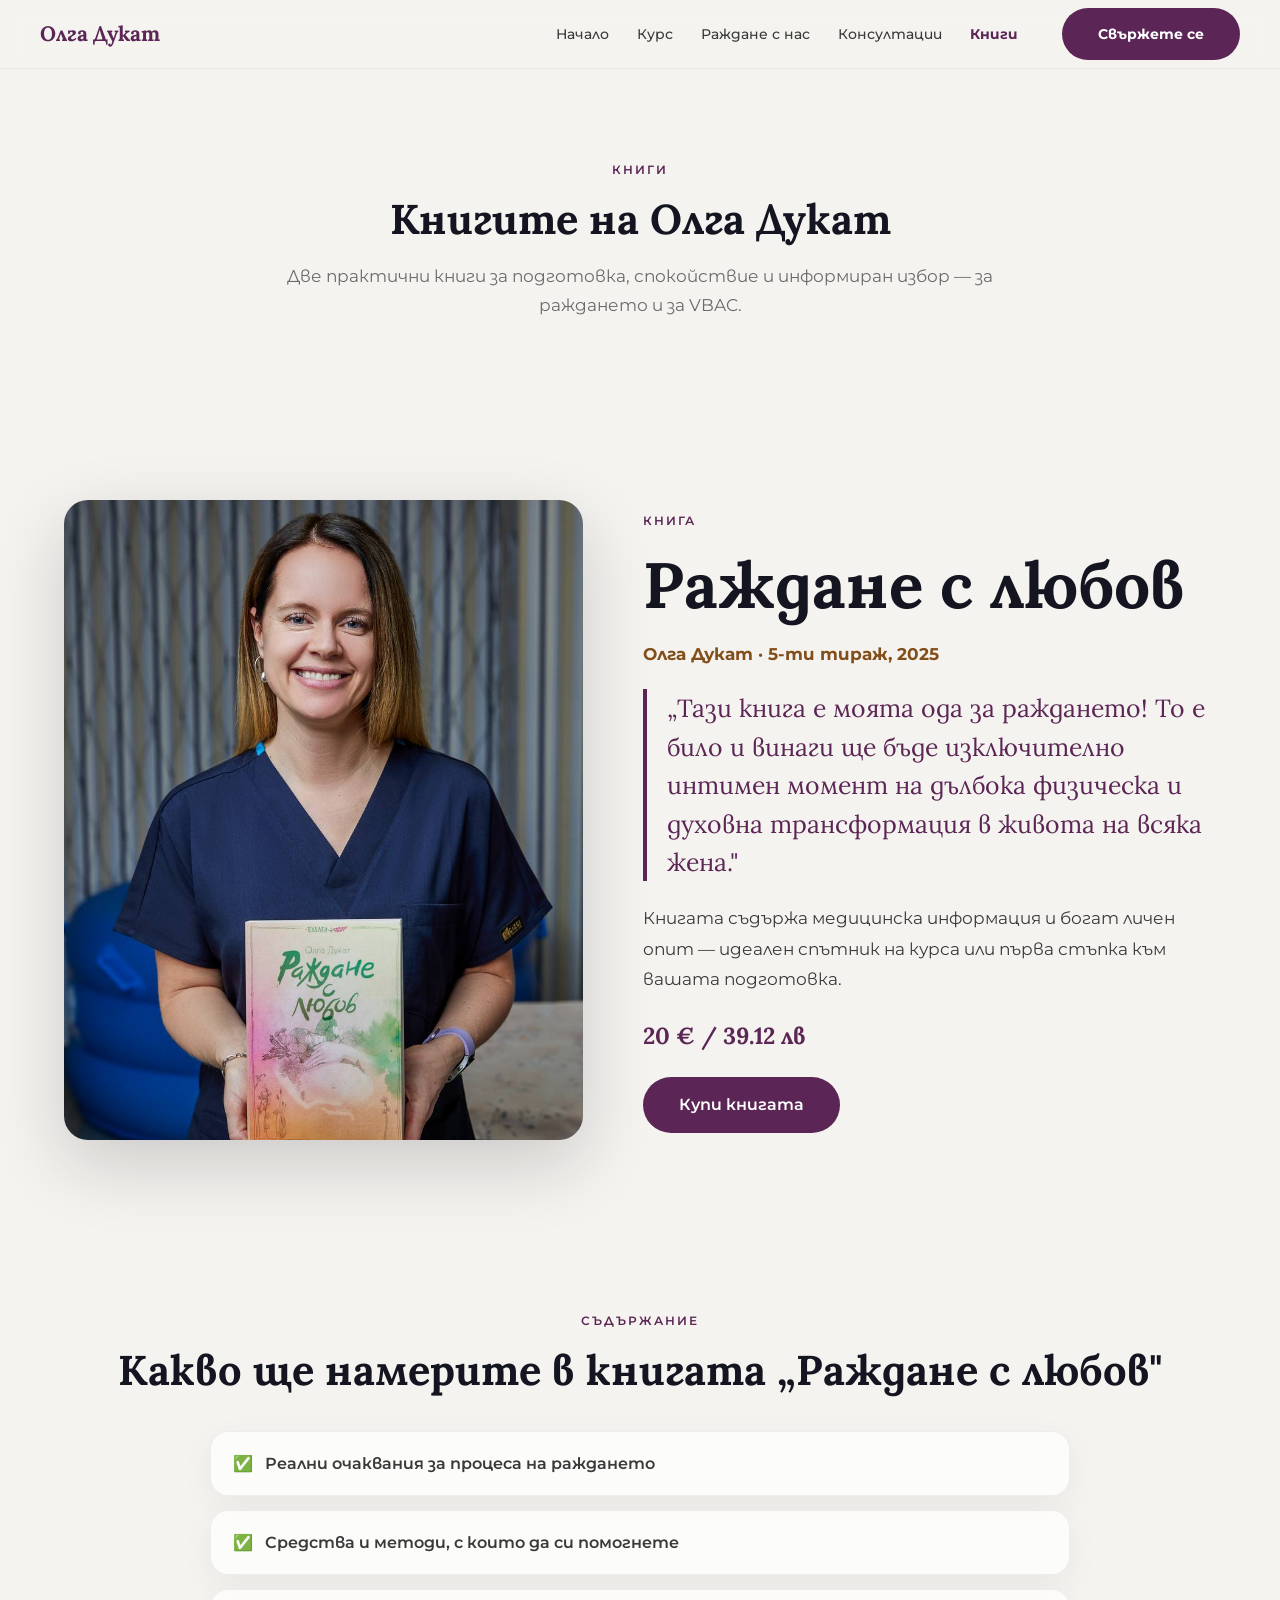
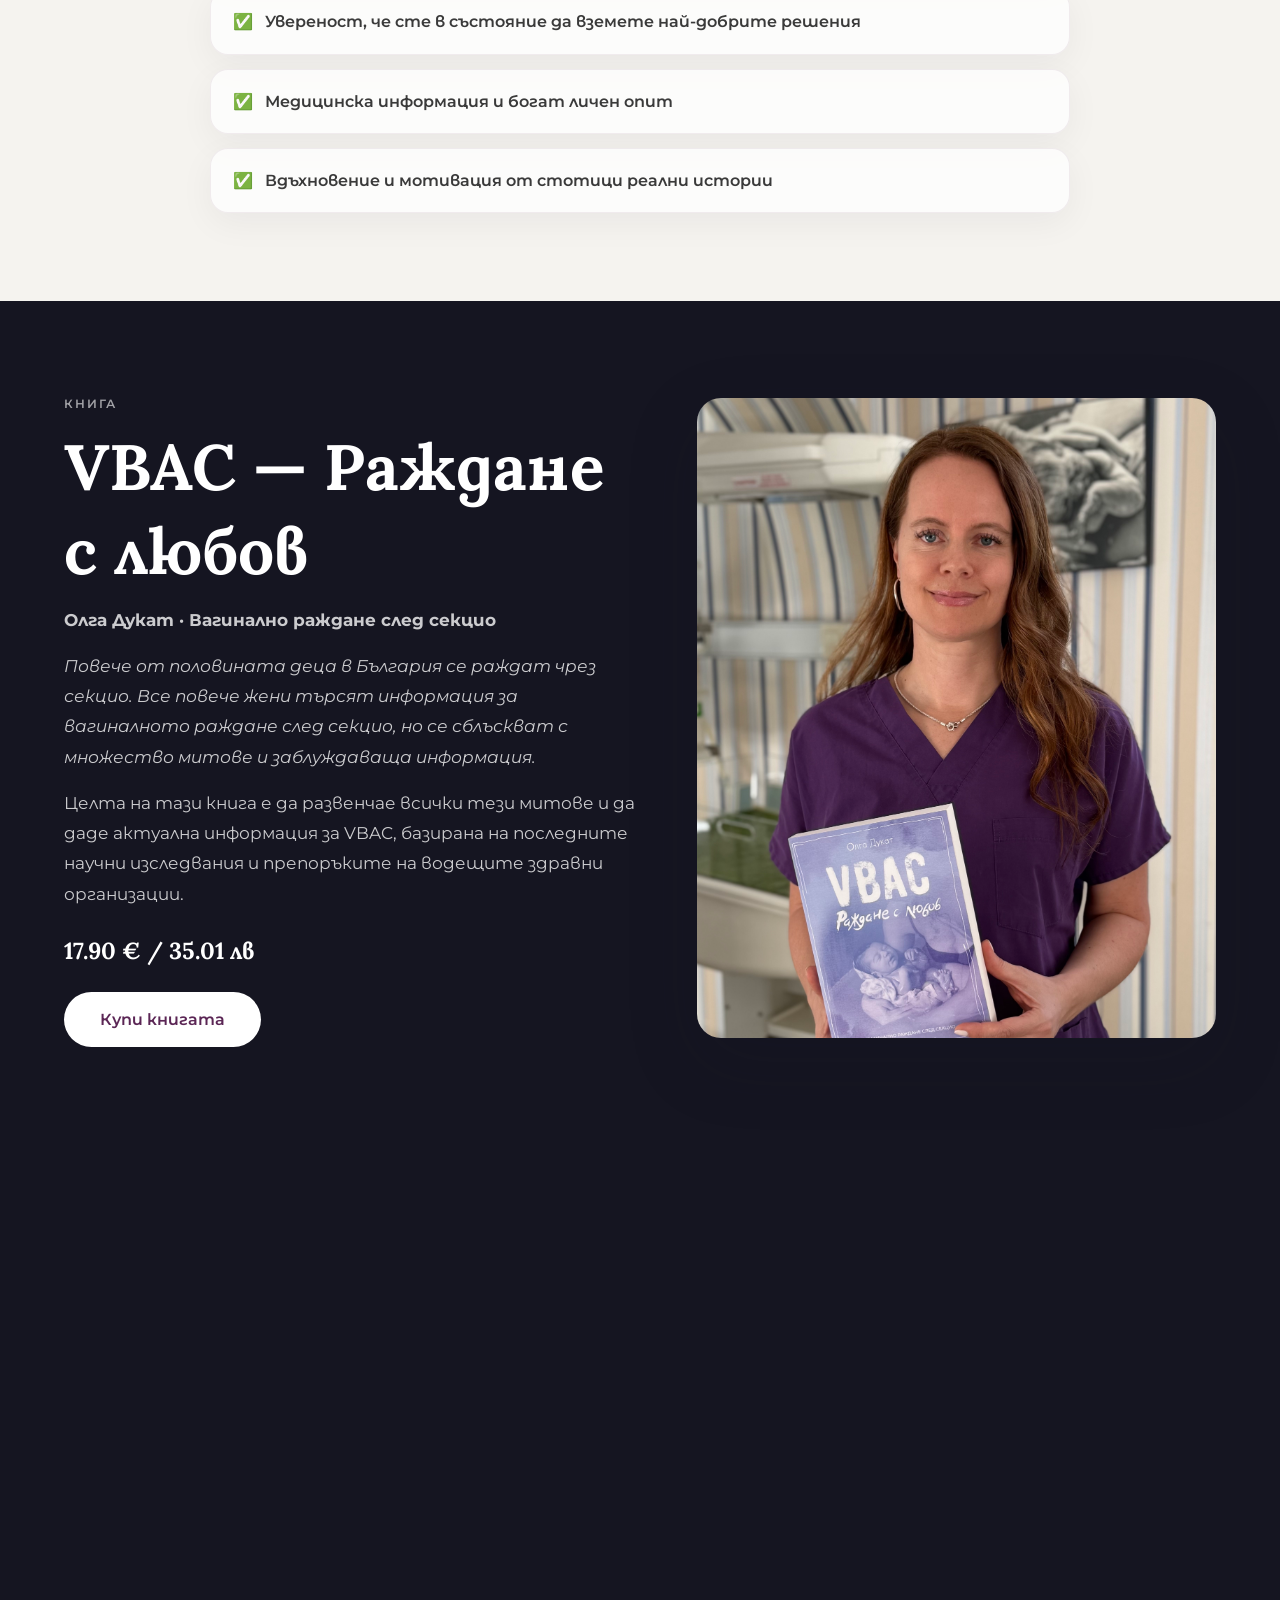
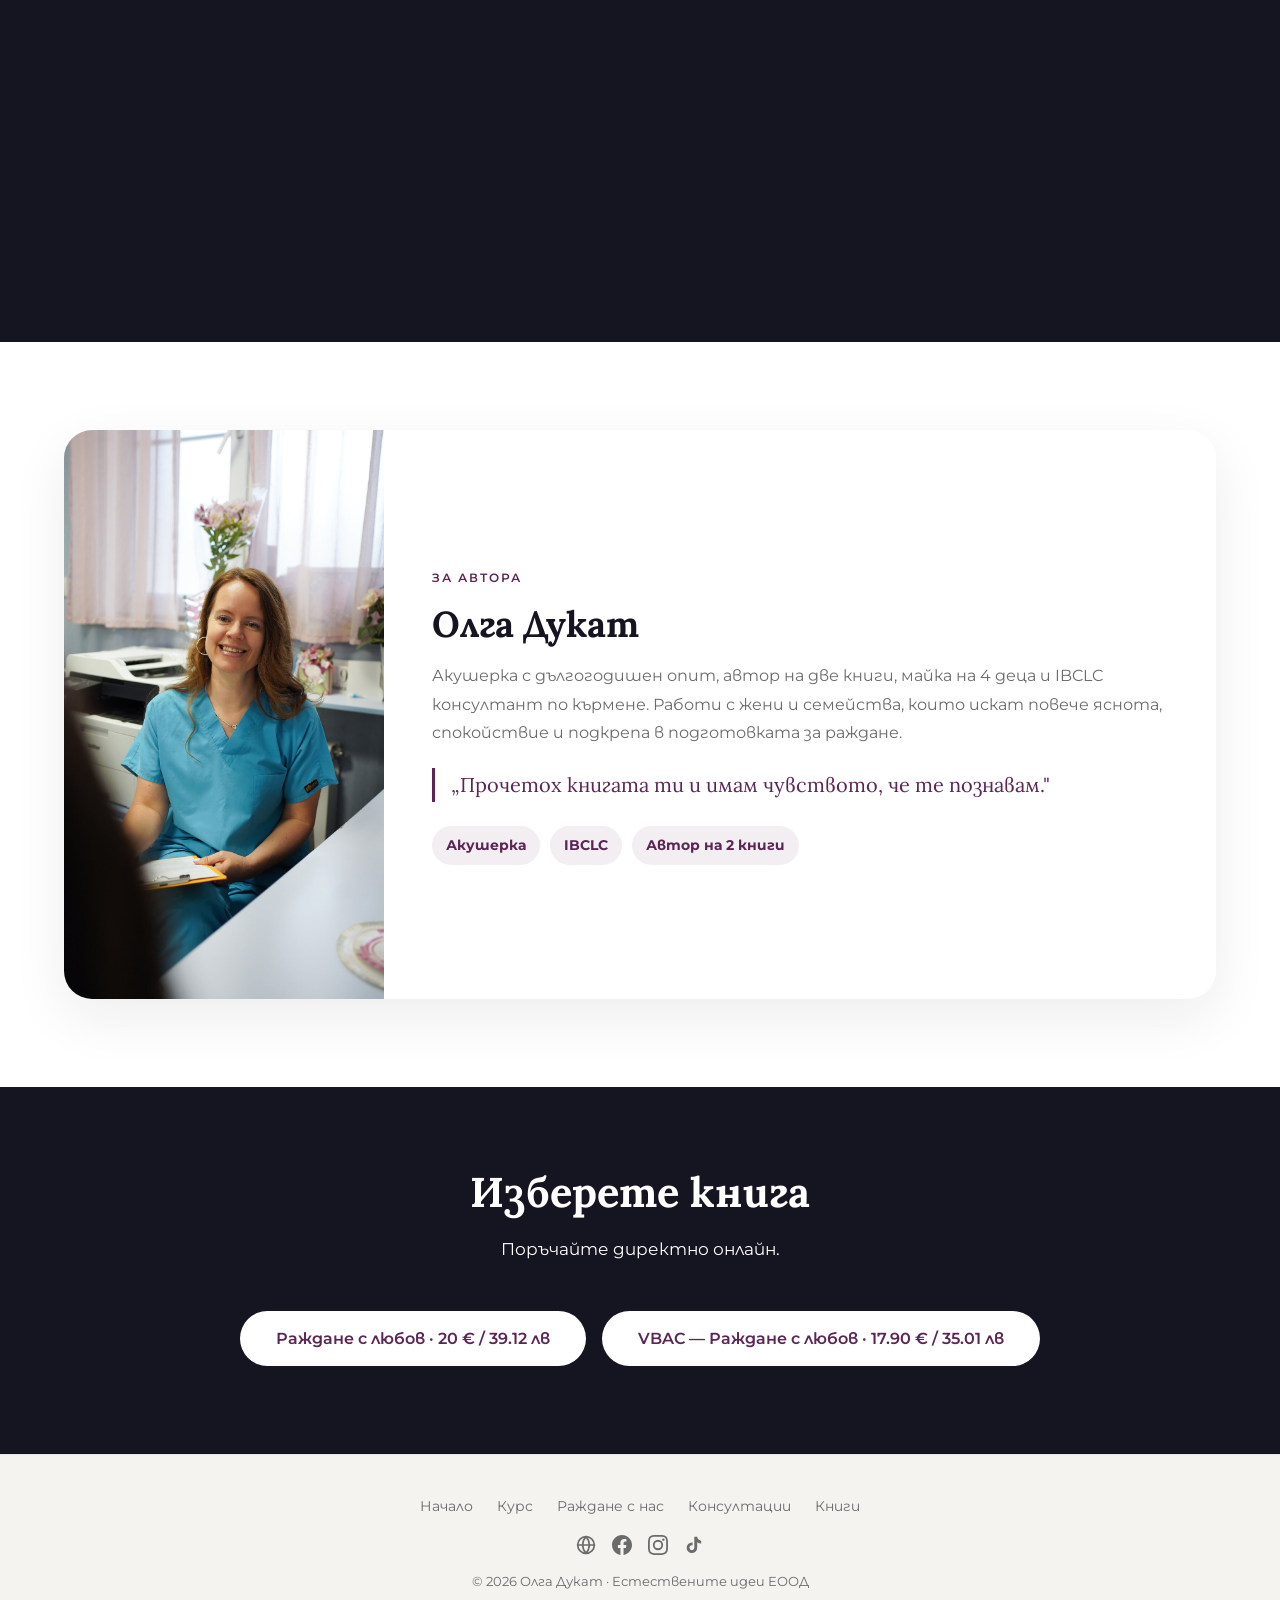
==== knigi.html @ 7c73463e "Deploy staging updates to production" ====
<!DOCTYPE html><html lang="bg"><head><title>Олга Дукат — Книги</title><meta name="description" content="Книгите на Олга Дукат — Раждане с любов и VBAC — Раждане с любов."><link rel="canonical" href="https://olgadukat.bg/knigi"><meta charset="UTF-8">
  <meta name="viewport" content="width=device-width, initial-scale=1.0">
  <meta name="author" content="Олга Дукат">
  <meta name="robots" content="index, follow">
  <link rel="icon" type="image/svg+xml" href="/favicon.svg">
  <link rel="icon" type="image/png" sizes="32x32" href="/favicon-32.png">
  <link rel="icon" type="image/png" sizes="192x192" href="/favicon-192.png">
  <link rel="apple-touch-icon" href="/apple-touch-icon.png">

  <!-- Social Preview -->
  <meta property="og:type" content="website">
  <meta property="og:title" content="Олга Дукат — Книги">
  <meta property="og:description" content="Книгите „Раждане с любов“ и „VBAC — Раждане с любов“ за информиран избор, спокойствие и подкрепа.">
  <meta property="og:image" content="https://olgadukat.bg/images/og-knigi.png">
  <meta property="og:image:width" content="1200">
  <meta property="og:image:height" content="630">
  <meta property="og:url" content="https://olgadukat.bg/knigi">
  <meta property="og:locale" content="bg_BG">
  <meta property="og:site_name" content="Олга Дукат">
  <meta name="twitter:card" content="summary_large_image">
  <meta name="twitter:title" content="Олга Дукат — Книги">
  <meta name="twitter:description" content="Книгите „Раждане с любов“ и „VBAC — Раждане с любов“ за информиран избор, спокойствие и подкрепа.">
  <meta name="twitter:image" content="https://olgadukat.bg/images/og-knigi.png">

  <link rel="preconnect" href="https://fonts.googleapis.com">
  <link rel="preconnect" href="https://fonts.gstatic.com" crossorigin>
  <link href="https://fonts.googleapis.com/css2?family=Lora:ital,wght@0,400;0,600;0,700;1,400&family=Montserrat:wght@300;400;500;600;700&subset=cyrillic,latin&subset=cyrillic&display=swap" rel="stylesheet">
  <link rel="stylesheet" href="styles.css?v=20260706a">
  <script defer src="https://cloud.umami.is/script.js" data-website-id="9b247d86-f370-465b-8cd5-beef59e167c4"></script></head><body>
<nav class="navbar">
  <div class="navbar__inner">
    <a href="/" class="navbar__logo">Олга Дукат</a>
    <button class="navbar__toggle" aria-label="Меню" id="navToggle">
      <span></span><span></span><span></span>
    </button>
    <div class="navbar__links" id="navLinks">
      <a href="/">Начало</a>
      <a href="/#program">Курс</a>
      <a href="/razhdane-s-nas">Раждане с нас</a>
      <a href="/konsultatsii">Консултации</a>
      <a href="/knigi" class="active">Книги</a>
      <div class="navbar__cta">
        <a href="#" class="btn btn--primary" onclick="openContactModal();return false;">Свържете се</a>
      </div>
    </div>
  </div>
</nav>
<main class="books-page books-page--sections">
  <section class="books-page__hero">
    <div class="container text-center">
      <span class="badge" data-animate="fade-up">КНИГИ</span>
      <h1 class="section-title" data-animate="fade-up">Книгите на Олга Дукат</h1>
      <p class="page-intro" data-animate="fade-up">Две практични книги за подготовка, спокойствие и информиран избор — за раждането и за VBAC.</p>
    </div>
  </section>

  <section class="book-feature book-feature--yellow" id="razhdane-s-lubov">
    <div class="container">
      <div class="book-feature__grid">
        <div class="book-feature__image" data-animate="fade-left"><img src="images/olga-5-book.jpg" alt="Олга Дукат с книгата Раждане с любов"></div>
        <div class="book-feature__content" data-animate="fade-right">
          <span class="badge">КНИГА</span>
          <h2>Раждане с любов</h2>
          <p class="book-feature__meta">Олга Дукат · 5-ти тираж, 2025</p>
          <blockquote>„Тази книга е моята ода за раждането! То е било и винаги ще бъде изключително интимен момент на дълбока физическа и духовна трансформация в живота на всяка жена."</blockquote>
          <p>Книгата съдържа медицинска информация и богат личен опит — идеален спътник на курса или първа стъпка към вашата подготовка.</p>
          <div class="book-feature__price">20 € / 39.12 лв</div>
          <a href="https://buy.stripe.com/bJebJ01ET06jfIG3J22ZO02" class="btn btn--primary" target="_blank">Купи книгата</a>
        </div>
      </div>
    </div>
  </section>

  <section class="book-inside-block book-inside-block--yellow">
    <div class="container text-center">
      <span class="badge" data-animate="fade-up">СЪДЪРЖАНИЕ</span>
      <h2 class="section-title" data-animate="fade-up">Какво ще намерите в книгата „Раждане с любов"</h2>
      <ul class="book-inside-list" data-stagger>
        <li data-animate="fade-up"><span>✅</span> Реални очаквания за процеса на раждането</li>
        <li data-animate="fade-up"><span>✅</span> Средства и методи, с които да си помогнете</li>
        <li data-animate="fade-up"><span>✅</span> Увереност, че сте в състояние да вземете най-добрите решения</li>
        <li data-animate="fade-up"><span>✅</span> Медицинска информация и богат личен опит</li>
        <li data-animate="fade-up"><span>✅</span> Вдъхновение и мотивация от стотици реални истории</li>
      </ul>
    </div>
  </section>

  <section class="book-feature book-feature--dark" id="vbac">
    <div class="container">
      <div class="book-feature__grid book-feature__grid--reverse">
        <div class="book-feature__content" data-animate="fade-left">
          <span class="badge badge--light">КНИГА</span>
          <h2>VBAC — Раждане с любов</h2>
          <p class="book-feature__meta">Олга Дукат · Вагинално раждане след секцио</p>
          <p class="book-feature__lead">Повече от половината деца в България се раждат чрез секцио. Все повече жени търсят информация за вагиналното раждане след секцио, но се сблъскват с множество митове и заблуждаваща информация.</p>
          <p>Целта на тази книга е да развенчае всички тези митове и да даде актуална информация за VBAC, базирана на последните научни изследвания и препоръките на водещите здравни организации.</p>
          <div class="book-feature__price">17.90 € / 35.01 лв</div>
          <a href="https://buy.stripe.com/fZu5kC83haKXeECfrK2ZO01" class="btn btn--white" target="_blank">Купи книгата</a>
        </div>
        <div class="book-feature__image" data-animate="fade-right"><img src="images/olga-vbac-book.jpg" alt="Олга Дукат с книгата VBAC — Раждане с любов"></div>
      </div>
    </div>
  </section>

  <section class="book-inside-block book-inside-block--dark">
    <div class="container text-center">
      <span class="badge badge--light" data-animate="fade-up">СЪДЪРЖАНИЕ</span>
      <h2 class="section-title" data-animate="fade-up">Какво ще намерите в книгата „VBAC — Раждане с любов"</h2>
      <ul class="book-inside-list book-inside-list--dark" data-stagger>
        <li data-animate="fade-up"><span>✅</span> Актуална научна информация за VBAC</li>
        <li data-animate="fade-up"><span>✅</span> Развенчани митове за раждане след секцио</li>
        <li data-animate="fade-up"><span>✅</span> Препоръки на водещите здравни организации</li>
        <li data-animate="fade-up"><span>✅</span> Как да подготвите тялото и ума си за VBAC</li>
        <li data-animate="fade-up"><span>✅</span> Как да намерите подкрепа от специалисти и близки</li>
        <li data-animate="fade-up"><span>✅</span> Реални истории на жени, преминали успешно VBAC</li>
      </ul>
    </div>
  </section>

  <section class="books-author books-author--white" id="about">
    <div class="container">
      <div class="books-author__card" data-animate="fade-up">
        <img src="images/olga-author-new.jpg" alt="Олга Дукат" class="books-author__photo">
        <div class="books-author__content">
          <span class="badge">ЗА АВТОРА</span>
          <h2>Олга Дукат</h2>
          <p>Акушерка с дългогодишен опит, автор на две книги, майка на 4 деца и IBCLC консултант по кърмене. Работи с жени и семейства, които искат повече яснота, спокойствие и подкрепа в подготовката за раждане.</p>
          <blockquote class="books-author__quote">„Прочетох книгата ти и имам чувството, че те познавам."</blockquote>
          <div class="books-author__tags">
            <span>Акушерка</span>
            <span>IBCLC</span>
            <span>Автор на 2 книги</span>
          </div>
        </div>
      </div>
    </div>
  </section>

  <section class="books-buy-cta" data-animate="zoom-in">
    <div class="container text-center">
      <h2 class="section-title">Изберете книга</h2>
      <p class="section-subtitle">Поръчайте директно онлайн.</p>
      <div class="books-buy-cta__buttons">
        <a href="https://buy.stripe.com/bJebJ01ET06jfIG3J22ZO02" class="btn btn--white" target="_blank">Раждане с любов · 20 € / 39.12 лв</a>
        <a href="https://buy.stripe.com/fZu5kC83haKXeECfrK2ZO01" class="btn btn--white" target="_blank">VBAC — Раждане с любов · 17.90 € / 35.01 лв</a>
      </div>
    </div>
  </section>
</main>
<footer class="footer">
  <div class="container">
    <div class="footer__links">
      <a href="/">Начало</a>
      <a href="/#program">Курс</a>
      <a href="/razhdane-s-nas">Раждане с нас</a>
      <a href="/konsultatsii">Консултации</a>
      <a href="/knigi">Книги</a>
    </div>
    <div class="footer__social">
      <a href="https://www.olgadukat.com/" target="_blank" title="Блог">
        <svg width="20" height="20" viewBox="0 0 24 24" fill="none" stroke="currentColor" stroke-width="2" stroke-linecap="round" stroke-linejoin="round"><circle cx="12" cy="12" r="10"/><line x1="2" y1="12" x2="22" y2="12"/><path d="M12 2a15.3 15.3 0 0 1 4 10 15.3 15.3 0 0 1-4 10 15.3 15.3 0 0 1-4-10 15.3 15.3 0 0 1 4-10z"/></svg>
      </a>
      <a href="https://www.facebook.com/olga.dukat/" target="_blank" title="Facebook">
        <svg width="20" height="20" viewBox="0 0 24 24" fill="currentColor"><path d="M24 12.073c0-6.627-5.373-12-12-12s-12 5.373-12 12c0 5.99 4.388 10.954 10.125 11.854v-8.385H7.078v-3.47h3.047V9.43c0-3.007 1.792-4.669 4.533-4.669 1.312 0 2.686.235 2.686.235v2.953H15.83c-1.491 0-1.956.925-1.956 1.874v2.25h3.328l-.532 3.47h-2.796v8.385C19.612 23.027 24 18.062 24 12.073z"/></svg>
      </a>
      <a href="https://www.instagram.com/olgadukat/" target="_blank" title="Instagram">
        <svg width="20" height="20" viewBox="0 0 24 24" fill="currentColor"><path d="M12 2.163c3.204 0 3.584.012 4.85.07 3.252.148 4.771 1.691 4.919 4.919.058 1.265.069 1.645.069 4.849 0 3.205-.012 3.584-.069 4.849-.149 3.225-1.664 4.771-4.919 4.919-1.266.058-1.644.07-4.85.07-3.204 0-3.584-.012-4.849-.07-3.26-.149-4.771-1.699-4.919-4.92-.058-1.265-.07-1.644-.07-4.849 0-3.204.013-3.583.07-4.849.149-3.227 1.664-4.771 4.919-4.919 1.266-.057 1.645-.069 4.849-.069zM12 0C8.741 0 8.333.014 7.053.072 2.695.272.273 2.69.073 7.052.014 8.333 0 8.741 0 12c0 3.259.014 3.668.072 4.948.2 4.358 2.618 6.78 6.98 6.98C8.333 23.986 8.741 24 12 24c3.259 0 3.668-.014 4.948-.072 4.354-.2 6.782-2.618 6.979-6.98.059-1.28.073-1.689.073-4.948 0-3.259-.014-3.667-.072-4.947-.196-4.354-2.617-6.78-6.979-6.98C16.67.014 16.259 0 12 0zm0 5.838a6.162 6.162 0 100 12.324 6.162 6.162 0 000-12.324zM12 16a4 4 0 110-8 4 4 0 010 8zm6.406-11.845a1.44 1.44 0 100 2.881 1.44 1.44 0 000-2.881z"/></svg>
      </a>
      <a href="https://www.tiktok.com/@olga.dukat" target="_blank" title="TikTok">
        <svg width="20" height="20" viewBox="0 0 24 24" fill="currentColor"><path d="M19.59 6.69a4.83 4.83 0 01-3.77-4.25V2h-3.45v13.67a2.89 2.89 0 01-2.88 2.5 2.89 2.89 0 01-2.89-2.89 2.89 2.89 0 012.89-2.89c.28 0 .54.04.79.1v-3.5a6.37 6.37 0 00-.79-.05A6.34 6.34 0 003.15 15.2a6.34 6.34 0 006.34 6.34 6.34 6.34 0 006.34-6.34V8.73a8.19 8.19 0 004.76 1.52V6.8a4.84 4.84 0 01-1-.11z"/></svg>
      </a>
    </div>
    <p class="footer__copy">© 2026 Олга Дукат · Естествените идеи ЕООД</p>
  </div>
</footer><div id="contactModal" class="contact-modal" onclick="if(event.target===this)closeContactModal()">
  <div class="contact-modal__box contact-modal__box--wide">
    <button class="contact-modal__close" onclick="closeContactModal()" aria-label="Затвори">&times;</button>
    <h3>Свържете се с нас</h3>
    <div class="contact-list">
      <a href="mailto:olga.dukat.midwife@gmail.com" class="contact-row">
        <span class="contact-row__icon contact-row__icon--mail" aria-hidden="true"><svg viewBox="0 0 24 24" width="22" height="22" fill="none" stroke="currentColor" stroke-width="2" stroke-linecap="round" stroke-linejoin="round"><rect x="3" y="5" width="18" height="14" rx="2"/><path d="M3 7l9 6 9-6"/></svg></span>
        <span class="contact-row__text">olga.dukat.midwife@gmail.com</span>
      </a>
      <a href="https://www.instagram.com/olgadukat/" target="_blank" class="contact-row">
        <span class="contact-row__icon contact-row__icon--svg" aria-hidden="true"><svg viewBox="0 0 24 24" width="22" height="22" fill="currentColor"><path d="M12 2.163c3.204 0 3.584.012 4.85.07 3.252.148 4.771 1.691 4.919 4.919.058 1.265.069 1.645.069 4.849 0 3.205-.012 3.584-.069 4.849-.149 3.225-1.664 4.771-4.919 4.919-1.266.058-1.644.07-4.85.07-3.204 0-3.584-.012-4.849-.07-3.26-.149-4.771-1.699-4.919-4.92-.058-1.265-.07-1.644-.07-4.849 0-3.204.013-3.583.07-4.849.149-3.227 1.664-4.771 4.919-4.919 1.266-.057 1.645-.069 4.849-.069zM12 0C8.741 0 8.333.014 7.053.072 2.695.272.273 2.69.073 7.052.014 8.333 0 8.741 0 12c0 3.259.014 3.668.072 4.948.2 4.358 2.618 6.78 6.98 6.98C8.333 23.986 8.741 24 12 24c3.259 0 3.668-.014 4.948-.072 4.354-.2 6.782-2.618 6.979-6.98.059-1.28.073-1.689.073-4.948 0-3.259-.014-3.667-.072-4.947-.196-4.354-2.617-6.78-6.979-6.98C16.67.014 16.259 0 12 0zm0 5.838a6.162 6.162 0 100 12.324 6.162 6.162 0 000-12.324zM12 16a4 4 0 110-8 4 4 0 010 8zm6.406-11.845a1.44 1.44 0 100 2.881 1.44 1.44 0 000-2.881z"/></svg></span>
        <span class="contact-row__text">instagram.com/olgadukat</span>
      </a>
      <a href="https://www.facebook.com/olga.dukat/" target="_blank" class="contact-row">
        <span class="contact-row__icon contact-row__icon--facebook">f</span>
        <span class="contact-row__text">facebook.com/olga.dukat</span>
      </a>
      <button type="button" class="contact-row contact-row--button" data-phone="+359 89 999 1264" onclick="copyPhoneNumber(this)" aria-label="Копирай телефона">
        <span class="contact-row__icon contact-row__icon--phone" aria-hidden="true"><svg viewBox="0 0 24 24" width="22" height="22" fill="none" stroke="currentColor" stroke-width="2" stroke-linecap="round" stroke-linejoin="round"><path d="M22 16.92v3a2 2 0 0 1-2.18 2 19.79 19.79 0 0 1-8.63-3.07 19.5 19.5 0 0 1-6-6A19.79 19.79 0 0 1 2.12 4.18 2 2 0 0 1 4.11 2h3a2 2 0 0 1 2 1.72c.13.96.36 1.9.7 2.81a2 2 0 0 1-.45 2.11L8.09 9.91a16 16 0 0 0 6 6l1.27-1.27a2 2 0 0 1 2.11-.45c.91.34 1.85.57 2.81.7A2 2 0 0 1 22 16.92z"/></svg></span>
        <span class="contact-row__text">+359 89 999 1264</span>
      </button>
    </div>
  </div>
</div><script>
function openContactModal() { document.getElementById('contactModal').classList.add('active'); }
function closeContactModal() { document.getElementById('contactModal').classList.remove('active'); }
function copyPhoneNumber(button) {
  const phone = button.dataset.phone;
  const text = button.querySelector('.contact-row__text');
  const original = text.textContent;
  const showCopied = () => {
    text.textContent = 'Копирано: ' + phone;
    window.setTimeout(() => { text.textContent = original; }, 1600);
  };
  if (navigator.clipboard && window.isSecureContext) {
    navigator.clipboard.writeText(phone).then(showCopied, () => fallbackCopyPhone(phone, showCopied));
  } else {
    fallbackCopyPhone(phone, showCopied);
  }
}
function fallbackCopyPhone(phone, done) {
  const input = document.createElement('input');
  input.value = phone;
  input.style.position = 'fixed';
  input.style.opacity = '0';
  document.body.appendChild(input);
  input.select();
  document.execCommand('copy');
  input.remove();
  done();
}
const toggle = document.getElementById('navToggle');
const links = document.getElementById('navLinks');
if (toggle && links) {
  toggle.addEventListener('click', () => links.classList.toggle('active'));
  links.querySelectorAll('a').forEach(a => a.addEventListener('click', () => links.classList.remove('active')));
}

(function() {
  const els = document.querySelectorAll('[data-animate]');
  document.querySelectorAll('[data-stagger]').forEach(p => {
    p.querySelectorAll('[data-animate]').forEach((c, i) => c.style.setProperty('--stagger-index', i));
  });
  const obs = new IntersectionObserver(entries => {
    entries.forEach(e => { if (e.isIntersecting) { e.target.classList.add('is-visible'); obs.unobserve(e.target); } });
  }, { threshold: 0.12, rootMargin: '0px 0px -40px 0px' });
  els.forEach(el => obs.observe(el));
})();
(function() {
  const nav = document.querySelector('.navbar');
  let t = false;
  window.addEventListener('scroll', () => { if (!t) { requestAnimationFrame(() => { nav.classList.toggle('navbar--scrolled', window.scrollY > 60); t = false; }); t = true; } });
})();
</script></body></html>
---- styles.css ----
/* ====== VARIABLES ====== */
:root {
  --bg: #F5F3EF;
  --bg-dark: #151521;
  --purple: #5B2655;
  --brown: #824E1A;
  --text: #3a3a3a;
  --text-light: #6b6b6b;
  --white: #ffffff;
  --card-bg: #ffffff;
  --radius: 16px;
  --radius-sm: 10px;
  --shadow: 0 4px 24px rgba(0,0,0,0.06);
  --transition: 0.3s ease;
  --max-width: 1200px;
}

/* ====== RESET ====== */
*, *::before, *::after { box-sizing: border-box; margin: 0; padding: 0; }
html { scroll-behavior: smooth; font-size: 16px; overflow-x: hidden; }
body {
  font-family: 'Montserrat', sans-serif;
  background: var(--bg);
  color: var(--text);
  line-height: 1.7;
  overflow-x: hidden;
  -webkit-font-smoothing: antialiased;
}
img { max-width: 100%; display: block; }
a { text-decoration: none; color: inherit; }
ul { list-style: none; }
h1, h2, h3, h4 { font-family: 'Lora', serif; line-height: 1.3; color: var(--bg-dark); }

/* ====== UTILITIES ====== */
.container { max-width: var(--max-width); margin: 0 auto; padding: 0 24px; }
.badge {
  display: inline-block;
  font-size: 0.75rem;
  font-weight: 600;
  letter-spacing: 2px;
  text-transform: uppercase;
  color: var(--purple);
  margin-bottom: 12px;
}
.badge--light { color: rgba(255,255,255,0.6); }
.section-title { font-size: clamp(1.8rem, 4vw, 2.6rem); margin-bottom: 16px; }
.section-subtitle { color: var(--text-light); font-size: 1.05rem; max-width: 600px; margin: 0 auto 48px; }
.text-center { text-align: center; }

.btn {
  display: inline-flex;
  align-items: center;
  justify-content: center;
  padding: 14px 36px;
  border-radius: 50px;
  font-family: 'Montserrat', sans-serif;
  font-weight: 600;
  font-size: 1rem;
  border: none;
  cursor: pointer;
  transition: transform var(--transition), box-shadow var(--transition);
  gap: 8px;
}
.btn:hover { transform: translateY(-2px); box-shadow: 0 8px 24px rgba(91,38,85,0.2); }
.btn--primary { background: var(--purple); color: var(--white); }
.btn--outline { background: transparent; border: 2px solid var(--purple); color: var(--purple); }
.btn--white { background: var(--white); color: var(--purple); }
.btn--ghost { background: transparent; color: var(--purple); font-weight: 500; padding: 8px 0; }
.btn--ghost:hover { box-shadow: none; transform: none; text-decoration: underline; }

.placeholder-img {
  background: linear-gradient(135deg, #e8e4df 0%, #d4cfc8 100%);
  display: flex;
  align-items: center;
  justify-content: center;
  color: #a09a92;
  font-size: 0.85rem;
  text-align: center;
  padding: 20px;
  border-radius: var(--radius);
}

/* ====== NAVBAR ====== */
.navbar {
  position: sticky;
  top: 0;
  z-index: 100;
  background: rgba(245,243,239,0.92);
  backdrop-filter: blur(12px);
  -webkit-backdrop-filter: blur(12px);
  border-bottom: 1px solid rgba(0,0,0,0.05);
  padding: 0 24px;
  transition: padding 0.3s ease, box-shadow 0.3s ease;
}
.navbar--scrolled {
  padding-top: 0;
  padding-bottom: 0;
  box-shadow: 0 2px 20px rgba(0,0,0,0.08);
}
.navbar__inner {
  max-width: var(--max-width);
  margin: 0 auto;
  display: flex;
  align-items: center;
  justify-content: space-between;
  height: 68px;
}
.navbar__logo {
  font-family: 'Lora', serif;
  font-size: 1.3rem;
  font-weight: 700;
  color: var(--purple);
}
.navbar__links { display: flex; gap: 28px; align-items: center; }
.navbar__links a {
  font-size: 0.9rem;
  color: var(--text);
  transition: color var(--transition);
  font-weight: 500;
}
.navbar__links a:hover { color: var(--purple); }
.navbar__cta { margin-left: 16px; }
.navbar__cta .btn--primary { color: #fff !important; font-weight: 700; }
.navbar__toggle { display: none; background: none; border: none; cursor: pointer; padding: 8px; }
.navbar__toggle span {
  display: block; width: 24px; height: 2px;
  background: var(--text); margin: 6px 0;
  transition: var(--transition);
}

/* Mobile nav */
@media (max-width: 768px) {
  .navbar__toggle { display: block; }
  .navbar__links {
    position: absolute; top: 100%; left: 0; right: 0;
    background: #F5F3EF;
    flex-direction: column;
    padding: 40px 24px;
    gap: 24px;
    display: none;
    z-index: 9999;
    box-shadow: 0 8px 32px rgba(0,0,0,0.12);
  }
  .navbar__links.active { display: flex; }
  .navbar__links a { font-size: 1.1rem; }
  .navbar__cta { margin-left: 0; width: 100%; text-align: center; }
  .navbar__cta .btn { width: 100%; }
}

/* ====== HERO ====== */
.hero {
  padding: 80px 0 60px;
}
.hero__grid {
  display: grid;
  grid-template-columns: 1fr 1fr;
  gap: 60px;
  align-items: center;
}
.hero__badge {
  display: inline-block;
  background: rgba(91,38,85,0.08);
  color: var(--purple);
  padding: 6px 16px;
  border-radius: 50px;
  font-size: 0.75rem;
  font-weight: 600;
  letter-spacing: 1.5px;
  margin-bottom: 20px;
}
.hero h1 {
  font-size: clamp(2.4rem, 5vw, 3.6rem);
  color: var(--purple);
  margin-bottom: 8px;
}
.hero__sub {
  font-family: 'Lora', serif;
  font-size: 1.1rem;
  color: var(--brown);
  margin-bottom: 16px;
}
.hero__text { color: var(--text-light); margin-bottom: 32px; font-size: 1.05rem; }
.hero__buttons { display: flex; gap: 16px; flex-wrap: wrap; }

.hero__image {
  position: relative;
  display: flex;
  justify-content: center;
}
.hero__arch {
  width: 100%;
  max-width: 400px;
  aspect-ratio: 3/4;
  border-radius: 200px 200px 0 0;
  overflow: hidden;
}
.hero__arch .placeholder-img {
  width: 100%;
  height: 100%;
  border-radius: 200px 200px 0 0;
  background: linear-gradient(135deg, #e8ddd5 0%, #d4c8be 100%);
  font-size: 1rem;
}
.hero__dot {
  position: absolute;
  width: 80px; height: 80px;
  border-radius: 50%;
  background: rgba(91,38,85,0.08);
}
.hero__dot--1 { top: -20px; right: -10px; }
.hero__dot--2 { bottom: 40px; left: -20px; width: 60px; height: 60px; }

@media (max-width: 768px) {
  .hero { padding: 40px 0; }
  .hero__grid { grid-template-columns: 1fr; gap: 40px; text-align: center; }
  .hero__buttons { justify-content: center; }
  .hero__image { order: -1; }
  .hero__arch { max-width: 280px; }
}

/* ====== FOR WHOM ====== */
.for-whom { padding: 80px 0; }
.for-whom__cards {
  display: grid;
  grid-template-columns: repeat(3, 1fr);
  gap: 24px;
  margin-top: 48px;
}
@media (max-width: 768px) {
  .for-whom__cards { grid-template-columns: 1fr; }
}
@media (min-width: 769px) and (max-width: 1024px) {
  .for-whom__cards { grid-template-columns: repeat(2, 1fr); }
}
.for-whom__card {
  background: var(--card-bg);
  border-radius: var(--radius);
  padding: 32px 24px;
  box-shadow: var(--shadow);
  transition: transform var(--transition);
}
.for-whom__card:hover { transform: translateY(-4px); }
.for-whom__card-icon { margin-bottom: 16px; color: var(--accent); }
.for-whom__card h3 { font-size: 1.1rem; margin-bottom: 8px; }
.for-whom__card p { font-size: 0.9rem; color: var(--text-light); }

/* ====== ABOUT ====== */
.about {
  background: var(--bg-dark);
  color: var(--white);
  padding: 80px 0;
}
.about__grid {
  display: grid;
  grid-template-columns: 1fr 1.2fr;
  gap: 60px;
  align-items: center;
}
.about__image .placeholder-img {
  aspect-ratio: 3/4;
  border-radius: 200px 200px 0 0;
  max-width: 360px;
  background: linear-gradient(135deg, #2a2a3a 0%, #1e1e2e 100%);
  color: #555;
}
.about .badge { color: rgba(255,255,255,0.5); }
.about .section-title { color: var(--white); }
.about__text { color: rgba(255,255,255,0.75); margin-bottom: 24px; line-height: 1.8; }
.about__quals { display: flex; flex-wrap: wrap; gap: 12px; margin-bottom: 32px; }
.about__qual {
  background: rgba(255,255,255,0.08);
  padding: 8px 16px;
  border-radius: 50px;
  font-size: 0.8rem;
  color: rgba(255,255,255,0.7);
}
@media (max-width: 768px) {
  .about__grid { grid-template-columns: 1fr; text-align: center; }
  .about__image { display: flex; justify-content: center; }
  .about__image .placeholder-img { max-width: 260px; }
  .about__quals { justify-content: center; }
}

/* ====== PROGRAM ====== */
.program { padding: 80px 0; }
.section-desc { font-size: 0.95rem; color: var(--text-light); margin-top: 8px; }
.program__modules { max-width: 800px; margin: 48px auto 0; text-align: left; }
.program__module {
  background: var(--card-bg);
  border-radius: var(--radius);
  box-shadow: var(--shadow);
  margin-bottom: 12px;
  overflow: hidden;
}
.program__module-header {
  width: 100%;
  display: flex;
  align-items: center;
  justify-content: space-between;
  padding: 24px 28px;
  background: none;
  border: none;
  cursor: pointer;
  font-family: inherit;
  text-align: left;
  transition: background var(--transition);
}
.program__module-header:hover { background: rgba(91,38,85,0.03); }
.program__module-info { flex: 1; }
.program__module-num {
  font-family: 'Lora', serif;
  font-size: 0.8rem;
  color: var(--brown);
  font-weight: 700;
  text-transform: uppercase;
  letter-spacing: 0.5px;
}
.program__module-info h3 { font-size: 1.2rem; margin: 4px 0 2px; }
.program__module-count { font-size: 0.8rem; color: var(--purple); font-weight: 600; }
.program__module-toggle {
  font-size: 1.5rem;
  color: var(--purple);
  width: 36px;
  height: 36px;
  display: flex;
  align-items: center;
  justify-content: center;
  border-radius: 50%;
  background: rgba(91,38,85,0.06);
  flex-shrink: 0;
  transition: transform var(--transition);
}
.program__module.active .program__module-toggle { transform: rotate(45deg); }
.program__module-body {
  max-height: 0;
  overflow: hidden;
  transition: max-height 0.4s ease;
}
.program__module.active .program__module-body { max-height: 2000px; }
.program__episodes {
  padding: 0 28px 24px 48px;
  margin: 0;
}
.program__episodes li {
  padding: 5px 0;
  font-size: 0.88rem;
  color: var(--text-light);
  border-bottom: 1px solid rgba(0,0,0,0.04);
  line-height: 1.5;
}
.program__episodes li:last-child { border: none; }

.program__bonus {
  max-width: 800px;
  margin: 40px auto 0;
  text-align: center;
}
.program__bonus h4 { font-size: 1rem; margin-bottom: 16px; color: var(--text); }
.program__bonus-items {
  display: flex;
  flex-wrap: wrap;
  justify-content: center;
  gap: 12px;
}
.program__bonus-items span {
  background: var(--card-bg);
  padding: 8px 16px;
  border-radius: 20px;
  font-size: 0.85rem;
  color: var(--text-light);
  box-shadow: var(--shadow);
}

/* ====== QUOTE ====== */
.quote-section {
  padding: 60px 0;
  text-align: center;
}
.quote-section blockquote {
  font-family: 'Lora', serif;
  font-size: clamp(1.2rem, 3vw, 1.6rem);
  font-style: italic;
  color: var(--purple);
  max-width: 700px;
  margin: 0 auto;
  line-height: 1.6;
}
.quote-section .quote-author {
  margin-top: 16px;
  font-family: 'Montserrat', sans-serif;
  font-size: 0.9rem;
  font-style: normal;
  color: var(--text-light);
}

/* ====== PRICING ====== */
.pricing { padding: 80px 0; }
.pricing__cards {
  display: grid;
  grid-template-columns: repeat(2, 1fr);
  gap: 24px;
  margin-top: 48px;
  align-items: start;
}
.pricing__card {
  background: var(--card-bg);
  border-radius: var(--radius);
  padding: 40px 28px;
  box-shadow: var(--shadow);
  text-align: center;
  position: relative;
  transition: transform var(--transition);
}
.pricing__card:hover { transform: translateY(-4px); }
.pricing__card--featured {
  background: var(--bg-dark);
  color: var(--white);
  transform: scale(1.05);
  box-shadow: 0 12px 40px rgba(0,0,0,0.15);
}
.pricing__card--featured:hover { transform: scale(1.05) translateY(-4px); }
.pricing__card--featured .pricing__card-title { color: var(--white); }
.pricing__card--featured .pricing__card-features li { color: rgba(255,255,255,0.7); }
.pricing__card-label {
  position: absolute;
  top: -12px;
  left: 50%;
  transform: translateX(-50%);
  background: var(--brown);
  color: var(--white);
  padding: 4px 20px;
  border-radius: 50px;
  font-size: 0.75rem;
  font-weight: 600;
  white-space: nowrap;
}
.pricing__card-title { font-size: 1.2rem; margin-bottom: 8px; }
.pricing__card-price {
  font-family: 'Lora', serif;
  font-size: 2.4rem;
  font-weight: 700;
  color: var(--purple);
  margin-bottom: 4px;
}
.pricing__card--featured .pricing__card-price { color: var(--white); }
.pricing__card-note { font-size: 0.8rem; color: var(--text-light); margin-bottom: 24px; }
.pricing__card--featured .pricing__card-note { color: rgba(255,255,255,0.5); }
.pricing__card-features { margin-bottom: 28px; }
.pricing__card-features li { padding: 6px 0; font-size: 0.9rem; color: var(--text-light); }
.pricing__card .btn { width: 100%; }
.pricing__special {
  margin-top: 40px;
  text-align: center;
  padding: 24px;
  background: rgba(91,38,85,0.04);
  border-radius: var(--radius);
}
.pricing__special p { font-size: 0.9rem; color: var(--text-light); }
.pricing__special strong { color: var(--purple); }

/* ====== HOW IT WORKS ====== */
.how-it-works { padding: 80px 0; }
.steps {
  display: grid;
  grid-template-columns: repeat(3, 1fr);
  gap: 40px;
  margin: 48px 0 40px;
}
.step { text-align: center; position: relative; }
.step__num {
  width: 56px; height: 56px;
  background: var(--purple);
  color: var(--white);
  border-radius: 50%;
  display: flex;
  align-items: center;
  justify-content: center;
  font-family: 'Lora', serif;
  font-size: 1.3rem;
  font-weight: 700;
  margin: 0 auto 16px;
}
.step h3 { font-size: 1.1rem; margin-bottom: 8px; }
.step p { font-size: 0.9rem; color: var(--text-light); }
.step::after {
  content: '→';
  position: absolute;
  right: -24px;
  top: 18px;
  font-size: 1.4rem;
  color: var(--brown);
}
.step:last-child::after { display: none; }
@media (max-width: 768px) {
  .steps { grid-template-columns: 1fr; gap: 32px; }
  .step::after { display: none; }
  .pricing__cards { grid-template-columns: 1fr; }
}

/* ====== BOOK TEASER ====== */
.book-teaser {
  background: var(--bg-dark);
  color: var(--white);
  padding: 80px 0;
  overflow: hidden;
}
.book-teaser__grid {
  display: grid;
  grid-template-columns: 300px 1fr;
  gap: 60px;
  align-items: center;
}
.book-teaser__cover .placeholder-img {
  aspect-ratio: 2/3;
  border-radius: var(--radius-sm);
  background: linear-gradient(135deg, #2a2a3a 0%, #1e1e2e 100%);
  color: #555;
  box-shadow: 0 12px 40px rgba(0,0,0,0.3);
}
.book-teaser .badge { color: rgba(255,255,255,0.5); }
.book-teaser .section-title { color: var(--white); }
.book-teaser__text { color: rgba(255,255,255,0.7); margin-bottom: 24px; line-height: 1.8; }
.book-teaser__price {
  font-family: 'Lora', serif;
  font-size: 1.3rem;
  color: var(--white);
  margin-bottom: 24px;
}
@media (max-width: 768px) {
  .book-teaser__grid { grid-template-columns: 1fr; text-align: center; }
  .book-teaser__cover { display: flex; justify-content: center; }
  .book-teaser__cover .placeholder-img { max-width: 220px; }
}

/* ====== TESTIMONIALS ====== */
.testimonials { padding: 80px 0 40px; overflow: clip; }
.testimonials__track {
  display: flex;
  gap: 24px;
  overflow-x: auto;
  scroll-snap-type: x mandatory;
  -webkit-overflow-scrolling: touch;
  padding: 8px 0 40px;
  scrollbar-width: thin;
  scrollbar-color: var(--purple) transparent;
}
.testimonials__track::-webkit-scrollbar { height: 4px; }
.testimonials__track::-webkit-scrollbar-thumb { background: var(--purple); border-radius: 4px; }
.testimonials__stack {
  display: flex;
  flex-direction: column;
  gap: 48px;
  max-width: 720px;
  margin: 0 auto;
  padding: 16px 0 40px;
}
.testimonial-card {
  background: var(--card-bg);
  border-radius: var(--radius);
  padding: 32px 24px;
  box-shadow: var(--shadow);
}
.testimonial-card__stars { color: var(--brown); font-size: 1rem; margin-bottom: 16px; letter-spacing: 2px; }
.testimonial-card__text {
  font-family: 'Lora', serif;
  font-style: italic;
  font-size: 0.95rem;
  line-height: 1.6;
  margin-bottom: 20px;
  color: var(--text);
}
.testimonial-card__author { font-size: 0.85rem; color: var(--text-light); }

/* ====== FAQ ====== */
.faq { padding: 80px 0; }
.faq__list { max-width: 760px; margin: 48px auto 0; }
.faq__item {
  border-bottom: 1px solid rgba(0,0,0,0.06);
}
.faq__question {
  width: 100%;
  background: none;
  border: none;
  padding: 20px 40px 20px 0;
  text-align: left;
  font-family: 'Lora', serif;
  font-size: 1.05rem;
  font-weight: 600;
  color: var(--bg-dark);
  cursor: pointer;
  position: relative;
  transition: color var(--transition);
}
.faq__question:hover { color: var(--purple); }
.faq__question::after {
  content: '+';
  position: absolute;
  right: 0;
  top: 50%;
  transform: translateY(-50%);
  font-size: 1.4rem;
  font-weight: 300;
  color: var(--purple);
  transition: transform var(--transition);
}
.faq__item.active .faq__question::after { content: '−'; }
.faq__answer {
  max-height: 0;
  overflow: hidden;
  transition: max-height 0.4s ease, padding 0.3s ease;
}
.faq__answer p {
  padding: 0 0 20px;
  font-size: 0.95rem;
  color: var(--text-light);
  line-height: 1.7;
}
.faq__item.active .faq__answer { max-height: 300px; }

/* ====== FINAL CTA ====== */
.final-cta {
  background: var(--bg-dark);
  color: var(--white);
  padding: 80px 0;
  text-align: center;
  overflow: hidden;
}
.final-cta .section-title { color: var(--white); max-width: 600px; margin: 0 auto 12px; }
.final-cta .section-subtitle { color: rgba(255,255,255,0.6); margin-bottom: 32px; }

/* ====== FOOTER ====== */
.footer {
  padding: 40px 0;
  text-align: center;
  border-top: 1px solid rgba(0,0,0,0.06);
}
.footer__links { display: flex; justify-content: center; gap: 24px; margin-bottom: 16px; flex-wrap: wrap; }
.footer__links a { font-size: 0.85rem; color: var(--text-light); transition: color var(--transition); }
.footer__links a:hover { color: var(--purple); }
.footer__social { display: flex; justify-content: center; gap: 16px; margin-bottom: 16px; }
.footer__social a { color: var(--text-light); transition: color var(--transition); display: flex; align-items: center; }
.footer__social a:hover { color: var(--purple); }
.footer__copy { font-size: 0.8rem; color: var(--text-light); }

/* ====== BOOK PAGE ====== */
.book-hero { padding: 80px 0 60px; }
.book-hero__grid {
  display: grid;
  grid-template-columns: 320px 1fr;
  gap: 60px;
  align-items: center;
}
.book-hero__cover .placeholder-img {
  aspect-ratio: 2/3;
  border-radius: var(--radius-sm);
  box-shadow: 0 12px 40px rgba(0,0,0,0.1);
  background: linear-gradient(135deg, #e8ddd5 0%, #d4c8be 100%);
}
.book-hero__price {
  font-family: 'Lora', serif;
  font-size: 1.8rem;
  color: var(--purple);
  margin: 16px 0 4px;
}
.book-hero__delivery { font-size: 0.9rem; color: var(--text-light); margin-bottom: 24px; }
@media (max-width: 768px) {
  .book-hero__grid { grid-template-columns: 1fr; text-align: center; }
  .book-hero__cover { display: flex; justify-content: center; }
  .book-hero__cover .placeholder-img { max-width: 240px; }
}

.book-inside { padding: 80px 0; }
.book-inside__list {
  max-width: 640px;
  margin: 40px auto 0;
}
.book-inside__list li {
  display: flex;
  align-items: flex-start;
  gap: 12px;
  padding: 14px 0;
  font-size: 1rem;
  border-bottom: 1px solid rgba(0,0,0,0.04);
}
.book-inside__list li span { color: var(--purple); font-size: 1.2rem; flex-shrink: 0; }

/* ====== PHOTOS ====== */
.hero__photo {
  width: 100%;
  max-width: 450px;
  border-radius: var(--radius-lg, 24px);
  object-fit: cover;
  aspect-ratio: 3/4;
}
.about__photo {
  width: 100%;
  max-width: 400px;
  border-radius: var(--radius-lg, 24px);
  object-fit: cover;
  object-position: 40% center;
  aspect-ratio: 3/4;
}
.book-hero__img {
  width: 100%;
  max-width: 400px;
  border-radius: var(--radius-lg, 24px);
  object-fit: cover;
}
.book-teaser__img {
  width: 100%;
  max-width: 300px;
  border-radius: var(--radius-lg, 24px);
  object-fit: cover;
}
.book-hero__author {
  font-size: 1rem;
  color: var(--text-light);
  margin-bottom: 16px;
}
.about__quote {
  font-family: var(--font-heading);
  font-style: italic;
  font-size: 1.2rem;
  color: var(--accent-light, #C2B6C1);
  border-left: 3px solid var(--accent);
  padding-left: 16px;
  margin: 16px 0;
}
.placeholder-img--vbac {
  background: var(--accent-light, #C2B6C1);
  border-radius: var(--radius-lg, 24px);
  padding: 60px 40px;
  text-align: center;
  color: var(--text);
  min-height: 400px;
  display: flex;
  flex-direction: column;
  align-items: center;
  justify-content: center;
}

/* ===== SCROLL ANIMATIONS ===== */
[data-animate] {
  opacity: 0;
  transition: opacity 0.7s cubic-bezier(0.22, 1, 0.36, 1),
              transform 0.7s cubic-bezier(0.22, 1, 0.36, 1);
}
[data-animate="fade-up"] {
  transform: translateY(40px);
}
[data-animate="fade-left"] {
  transform: translateX(-50px);
}
[data-animate="fade-right"] {
  transform: translateX(50px);
}
[data-animate="fade-in"] {
  transform: none;
}
[data-animate="scale-in"] {
  transform: scale(0.9);
}
[data-animate="zoom-in"] {
  transform: scale(0.85);
}
[data-animate].is-visible {
  opacity: 1;
  transform: none;
}

/* Hero entrance animation */
.hero {
  animation: heroFadeIn 1.2s cubic-bezier(0.22, 1, 0.36, 1) forwards;
}
.hero__content {
  animation: heroSlideRight 1s cubic-bezier(0.22, 1, 0.36, 1) 0.2s both;
}
.hero__image {
  animation: heroSlideLeft 1s cubic-bezier(0.22, 1, 0.36, 1) 0.4s both;
}
@keyframes heroFadeIn {
  from { opacity: 0; }
  to { opacity: 1; }
}
@keyframes heroSlideRight {
  from { opacity: 0; transform: translateX(-30px); }
  to { opacity: 1; transform: none; }
}
@keyframes heroSlideLeft {
  from { opacity: 0; transform: translateX(30px); }
  to { opacity: 1; transform: none; }
}

/* Reduced motion */
@media (prefers-reduced-motion: reduce) {
  [data-animate],
  .hero, .hero__content, .hero__image {
    animation: none !important;
    transition: none !important;
    opacity: 1 !important;
    transform: none !important;
  }
}


/* ====== 2026 SITE UPDATES ====== */
.navbar__links a.active { color: var(--purple); font-weight: 700; }
.content-grid-right {
  display: grid;
  grid-template-columns: minmax(0, 1fr) 360px;
  gap: 48px;
  align-items: center;
  max-width: 1080px;
  margin: 0 auto;
}
.content-grid-right__image img,
.feature-photo {
  width: 100%;
  border-radius: var(--radius);
  box-shadow: var(--shadow);
  object-fit: cover;
}
.content-grid-right__image img { aspect-ratio: 4/5; }
.page-intro { max-width: 760px; margin: 0 auto 48px; color: var(--text-light); font-size: 1.05rem; }
.service-list li, .price-list li { display:flex; justify-content:space-between; gap:18px; padding:10px 0; border-bottom:1px solid rgba(0,0,0,0.08); }
.service-list li:last-child, .price-list li:last-child { border-bottom:none; }
.service-list span, .price-list span { text-align:left; }
.books-grid { display:grid; grid-template-columns: repeat(2, minmax(0, 1fr)); gap:32px; align-items:stretch; }
.book-card { background:#fff; border-radius:var(--radius); padding:28px; box-shadow:var(--shadow); display:grid; grid-template-columns:180px 1fr; gap:28px; align-items:center; }
.book-card img { width:100%; border-radius:14px; box-shadow:0 10px 30px rgba(0,0,0,.12); }
.book-card h2 { font-size:1.55rem; margin-bottom:8px; }
.book-card__subtitle { color:var(--brown); font-style:italic; margin-bottom:12px; }
.book-card__price { font-family:'Lora',serif; font-size:1.25rem; color:var(--purple); margin:18px 0; font-weight:700; }
.contact-modal{display:none;position:fixed;inset:0;background:rgba(0,0,0,0.5);z-index:9999;align-items:center;justify-content:center;backdrop-filter:blur(4px)}
.contact-modal.active{display:flex}
.contact-modal__box{background:#fff;border-radius:18px;padding:38px 32px;max-width:430px;width:90%;position:relative;box-shadow:0 20px 60px rgba(0,0,0,0.22);text-align:center}
.contact-modal__box h3{font-family:'Lora',serif;font-size:1.45rem;margin-bottom:8px;color:var(--bg-dark)}
.contact-modal__box p{color:var(--text-light);margin-bottom:24px;font-size:.95rem}
.contact-modal__close{position:absolute;top:12px;right:16px;background:none;border:none;font-size:1.8rem;cursor:pointer;color:#999;line-height:1}
.contact-modal__close:hover{color:#333}
.contact-icons{display:grid;grid-template-columns:repeat(4,1fr);gap:12px}
.contact-icon{display:flex;flex-direction:column;align-items:center;justify-content:center;gap:6px;min-height:82px;border-radius:14px;background:rgba(91,38,85,.06);color:var(--purple);font-weight:700;transition:transform var(--transition),background var(--transition)}
.contact-icon:hover{transform:translateY(-2px);background:rgba(91,38,85,.12);text-decoration:none!important}
.contact-icon span{font-size:.78rem;color:var(--text)}
@media (max-width: 900px) {
  .content-grid-right { grid-template-columns: 1fr; }
  .content-grid-right__image { order: -1; max-width: 420px; margin: 0 auto; }
  .books-grid { grid-template-columns: 1fr; }
  .book-card { grid-template-columns: 150px 1fr; }
}
@media (max-width: 560px) {
  .book-card { grid-template-columns: 1fr; text-align:center; }
  .book-card img { max-width:220px; margin:0 auto; }
  .contact-icons{grid-template-columns:repeat(2,1fr)}
  .service-list li, .price-list li { flex-direction:column; gap:2px; }
}


/* ====== ROUND 2 FIXES ====== */
.hero__arch { min-height: 360px; background: rgba(91,38,85,0.04); }
.hero__photo { display:block; height:100%; }
.book-section { padding: 80px 0; }
.book-section + .book-section { border-top: 1px solid rgba(0,0,0,0.06); }
.book-section__actions { display:flex; gap:14px; flex-wrap:wrap; margin-top:22px; }
.consultations-hero-photo { width:100%; max-width:100%; margin:0 auto 44px; display:block; border-radius:16px; box-shadow:var(--shadow); }
.contact-modal__box--wide { max-width: 520px; text-align:left; }
.contact-modal__box--wide h3 { text-align:center; margin-bottom:22px; }
.contact-list { display:flex; flex-direction:column; gap:12px; }
.contact-row { display:flex; align-items:center; gap:14px; width:100%; padding:14px 16px; background:rgba(91,38,85,.06); border:0; border-radius:14px; color:var(--text); font:inherit; font-weight:600; text-align:left; cursor:pointer; overflow-wrap:anywhere; }
.contact-row:hover { background:rgba(91,38,85,.12); transform:translateY(-1px); text-decoration:none!important; }
.contact-row__icon { width:34px; height:34px; border-radius:50%; display:flex; align-items:center; justify-content:center; flex-shrink:0; background:#fff; color:var(--purple); box-shadow:0 2px 10px rgba(0,0,0,.06); font-weight:800; }
.contact-row__icon--facebook { font-family:Arial,sans-serif; font-size:1.25rem; }
.contact-row__icon--phone { background:#fff; color:var(--purple); }
.contact-row__icon--mail svg { display:block; }
.contact-row__text { line-height:1.35; }
@media (max-width:560px){ .book-section__actions { justify-content:center; } .contact-modal__box--wide { text-align:left; } }

/* ====== BOOKS PAGE REDESIGN ====== */
.books-page {
  background:
    radial-gradient(circle at 8% 8%, rgba(130,78,26,.08), transparent 30%),
    radial-gradient(circle at 92% 18%, rgba(91,38,85,.08), transparent 28%),
    var(--bg);
}
.books-page__hero { padding: 86px 0 34px; }
.books-showcase { padding: 28px 0 70px; }
.books-showcase__grid { display: grid; grid-template-columns: repeat(2, minmax(0, 1fr)); gap: 28px; align-items: stretch; }
.book-display-card {
  background: rgba(255,255,255,.92);
  border: 1px solid rgba(91,38,85,.08);
  border-radius: 28px;
  padding: 28px;
  box-shadow: 0 18px 55px rgba(21,21,33,.08);
  display: grid;
  grid-template-rows: auto 1fr;
  gap: 26px;
}
.book-display-card__cover {
  min-height: 360px;
  border-radius: 22px;
  background: linear-gradient(145deg, rgba(91,38,85,.08), rgba(130,78,26,.08));
  display: flex;
  align-items: center;
  justify-content: center;
  padding: 28px;
}
.book-display-card__cover img {
  width: auto;
  max-height: 330px;
  border-radius: 12px;
  box-shadow: 0 18px 42px rgba(0,0,0,.18);
}
.book-display-card__body { display: flex; flex-direction: column; }
.book-display-card h2 { font-size: clamp(1.55rem, 2.6vw, 2.05rem); margin-bottom: 8px; }
.book-display-card p { color: var(--text); line-height: 1.75; }
.book-display-card__meta { color: var(--brown) !important; font-weight: 600; margin-bottom: 16px; }
.book-display-card__points { margin: 20px 0 24px; display: grid; gap: 10px; }
.book-display-card__points li { position: relative; padding-left: 26px; color: var(--text-light); line-height: 1.55; }
.book-display-card__points li::before { content: ""; position: absolute; left: 0; top: .65em; width: 8px; height: 8px; border-radius: 50%; background: var(--purple); }
.book-display-card__footer { margin-top: auto; display: flex; align-items: center; justify-content: space-between; gap: 18px; flex-wrap: wrap; }
.book-display-card__price { font-family: 'Lora', serif; font-size: 1.35rem; color: var(--purple); font-weight: 700; white-space: nowrap; }
.books-author { padding: 0 0 72px; }
.books-author__card {
  background: #fff;
  border-radius: 28px;
  box-shadow: 0 18px 55px rgba(21,21,33,.08);
  overflow: hidden;
  display: grid;
  grid-template-columns: 320px 1fr;
  align-items: stretch;
}
.books-author__photo { width: 100%; height: 100%; min-height: 360px; object-fit: cover; object-position: center 28%; }
.books-author__content { padding: 48px; align-self: center; }
.books-author__content h2 { font-size: clamp(1.7rem, 3vw, 2.25rem); margin-bottom: 14px; }
.books-author__content p { color: var(--text-light); font-size: 1.03rem; }
.books-author__tags { display: flex; flex-wrap: wrap; gap: 10px; margin-top: 24px; }
.books-author__tags span { padding: 8px 14px; border-radius: 999px; background: rgba(91,38,85,.08); color: var(--purple); font-weight: 700; font-size: .88rem; }
.books-cta { padding: 70px 0 86px; background: rgba(255,255,255,.45); border-top: 1px solid rgba(91,38,85,.08); }
.books-cta h2 { font-size: clamp(1.7rem, 3vw, 2.25rem); margin-bottom: 12px; }
.books-cta p { color: var(--text-light); max-width: 620px; margin: 0 auto 26px; }
@media (max-width: 960px) {
  .books-showcase__grid { grid-template-columns: 1fr; }
  .book-display-card { grid-template-columns: 250px 1fr; grid-template-rows: auto; align-items: center; }
  .book-display-card__cover { min-height: 0; height: 100%; }
  .book-display-card__cover img { max-height: 290px; }
  .books-author__card { grid-template-columns: 260px 1fr; }
}
@media (max-width: 720px) {
  .books-page__hero { padding: 58px 0 18px; }
  .books-showcase { padding: 18px 0 48px; }
  .book-display-card { grid-template-columns: 1fr; padding: 22px; border-radius: 22px; }
  .book-display-card__cover { min-height: 300px; }
  .book-display-card__footer { align-items: flex-start; flex-direction: column; }
  .books-author { padding-bottom: 52px; }
  .books-author__card { grid-template-columns: 1fr; border-radius: 22px; }
  .books-author__photo { min-height: 340px; max-height: 420px; }
  .books-author__content { padding: 30px 24px; }
  .books-cta { padding: 52px 0 64px; }
}
@media (max-width: 720px) {
  .books-page .page-intro { margin-bottom: 22px; }
  .book-display-card__cover { min-height: 270px; padding: 22px; }
  .book-display-card__cover img { max-height: 250px; }
  .books-author__photo { min-height: 300px; max-height: 340px; }
}

.book-display-card { scroll-margin-top: 96px; }

/* Full-height book photos */
.book-display-card__cover {
  min-height: 520px;
  padding: 0;
  overflow: hidden;
  background: transparent;
}
.book-display-card__cover img {
  width: 100%;
  height: 100%;
  max-height: none;
  object-fit: cover;
  object-position: center;
  border-radius: 22px;
  box-shadow: none;
}
@media (max-width: 960px) {
  .book-display-card__cover { min-height: 520px; height: auto; }
  .book-display-card__cover img { max-height: none; }
}
@media (max-width: 720px) {
  .book-display-card__cover { min-height: 520px; padding: 0; }
  .book-display-card__cover img { max-height: none; }
}
.book-display-card__cover { position: relative; display: block; }
.book-display-card__cover img { position: absolute; inset: 0; display: block; }

/* ====== BOOKS PAGE SECTIONED REDESIGN ====== */
.books-page--sections { background: var(--bg); }
.books-page--sections .books-page__hero { padding: 86px 0 44px; }
.book-feature { padding: 88px 0; }
.book-feature--yellow,
.book-inside-block--yellow { background: var(--bg); }
.book-feature--dark,
.book-inside-block--dark { background: var(--bg-dark); color: #fff; }
.book-feature__grid {
  display: grid;
  grid-template-columns: minmax(0, .95fr) minmax(0, 1.05fr);
  gap: 60px;
  align-items: center;
}
.book-feature__grid--reverse { grid-template-columns: minmax(0, 1.05fr) minmax(0, .95fr); }
.book-feature__image img {
  width: 100%;
  max-height: 640px;
  object-fit: cover;
  object-position: center;
  border-radius: 24px;
  box-shadow: 0 24px 70px rgba(21,21,33,.18);
}
.book-feature__content h2 { font-size: clamp(2.15rem, 5vw, 4rem); margin-bottom: 12px; }
.book-feature__content p { font-size: 1.05rem; line-height: 1.8; color: var(--text); margin-bottom: 16px; }
.book-feature__content blockquote {
  font-family: 'Lora', serif;
  font-size: clamp(1.2rem, 2.4vw, 1.55rem);
  line-height: 1.55;
  color: var(--purple);
  border-left: 4px solid var(--purple);
  padding-left: 20px;
  margin: 20px 0 22px;
}
.book-feature__meta { color: var(--brown) !important; font-weight: 700; }
.book-feature__lead { font-style: italic; }
.book-feature__price { font-family: 'Lora', serif; font-size: 1.45rem; color: var(--purple); font-weight: 700; margin: 22px 0; }
.book-feature--dark .book-feature__content h2,
.book-feature--dark .section-title { color: #fff; }
.book-feature--dark .book-feature__content p,
.book-feature--dark .book-feature__meta { color: rgba(255,255,255,.78) !important; }
.book-feature--dark .book-feature__price { color: #fff; }
.book-inside-block { padding: 78px 0 88px; }
.book-inside-block--dark .section-title { color: #fff; }
.book-inside-list {
  max-width: 860px;
  margin: 34px auto 0;
  display: grid;
  gap: 14px;
  text-align: left;
}
.book-inside-list li {
  background: rgba(255,255,255,.72);
  border: 1px solid rgba(91,38,85,.08);
  border-radius: 18px;
  padding: 18px 22px;
  color: var(--text);
  font-weight: 600;
  box-shadow: 0 10px 34px rgba(21,21,33,.05);
}
.book-inside-list li span { margin-right: 8px; }
.book-inside-list--dark li { background: rgba(255,255,255,.08); color: #fff; border-color: rgba(255,255,255,.12); }
.books-author--white { background: #fff; padding: 88px 0; }
.books-author__quote {
  font-family: 'Lora', serif;
  font-size: 1.25rem;
  color: var(--purple);
  border-left: 3px solid var(--purple);
  padding-left: 16px;
  margin: 22px 0 4px;
}
.books-buy-cta { padding: 78px 0 88px; background: var(--bg-dark); color: #fff; }
.books-buy-cta .section-title,
.books-buy-cta .section-subtitle { color: #fff; }
.books-buy-cta__buttons { display: flex; justify-content: center; gap: 16px; flex-wrap: wrap; }
.books-buy-cta__buttons .btn { white-space: normal; }
@media (max-width: 860px) {
  .book-feature { padding: 62px 0; }
  .book-feature__grid,
  .book-feature__grid--reverse { grid-template-columns: 1fr; gap: 32px; }
  .book-feature__grid--reverse .book-feature__image { order: -1; }
  .book-feature__image img { max-height: 520px; }
  .book-inside-block { padding: 58px 0 66px; }
  .books-author--white { padding: 62px 0; }
}
@media (max-width: 560px) {
  .books-page--sections .books-page__hero { padding: 58px 0 28px; }
  .book-feature__image img { max-height: 460px; border-radius: 20px; }
  .book-inside-list li { padding: 16px 18px; }
}
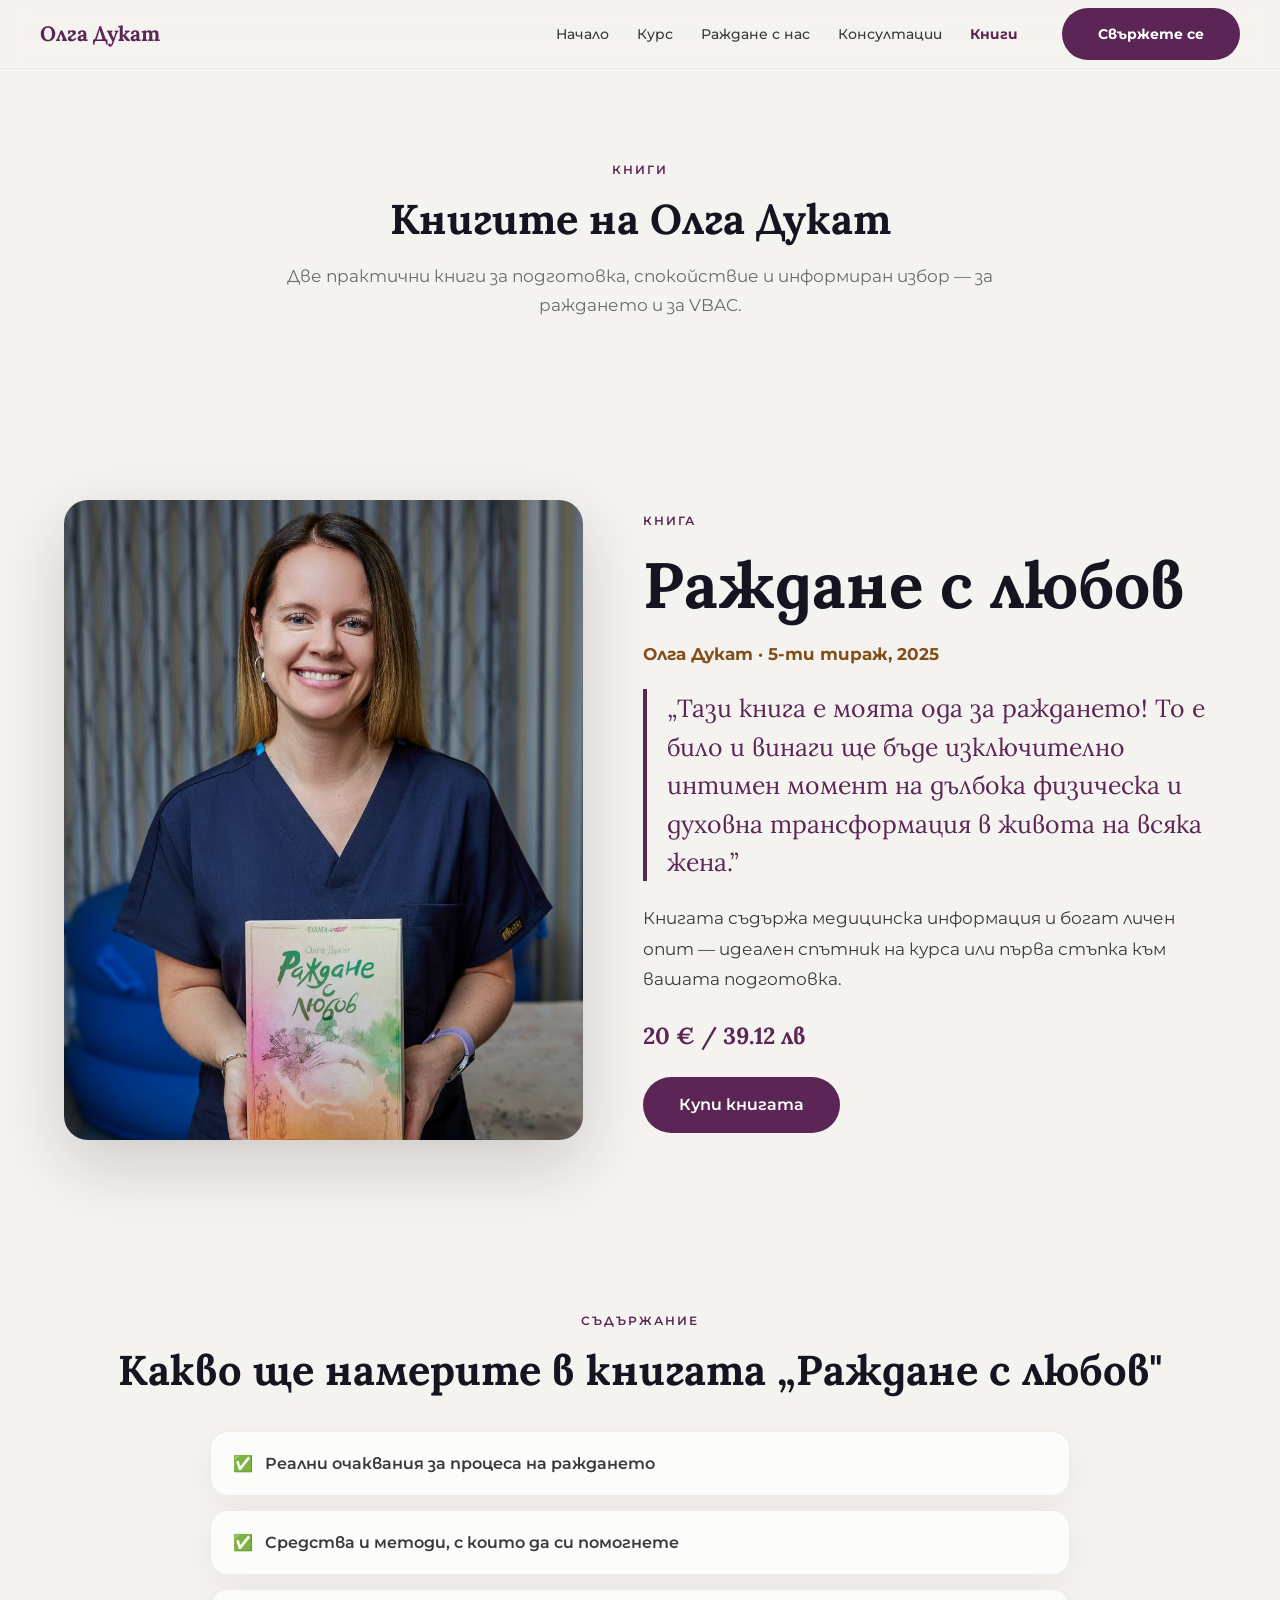
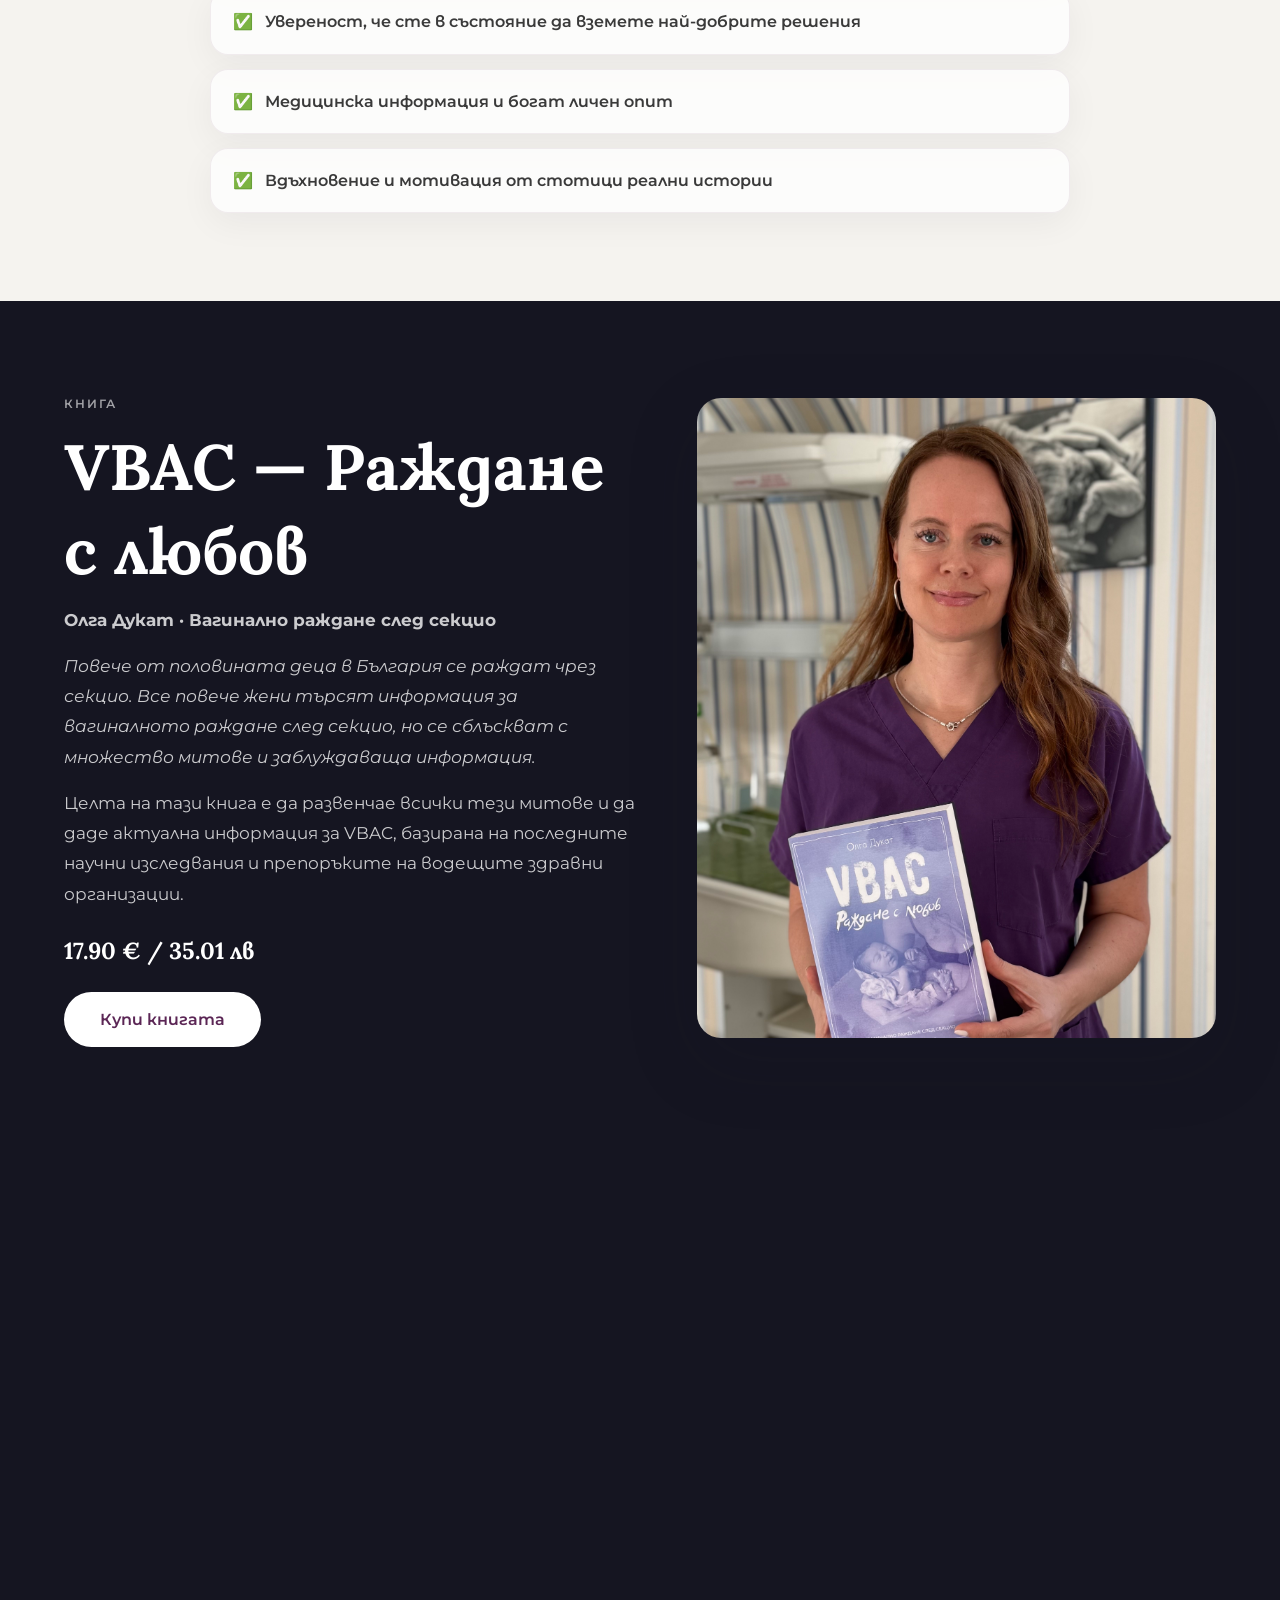
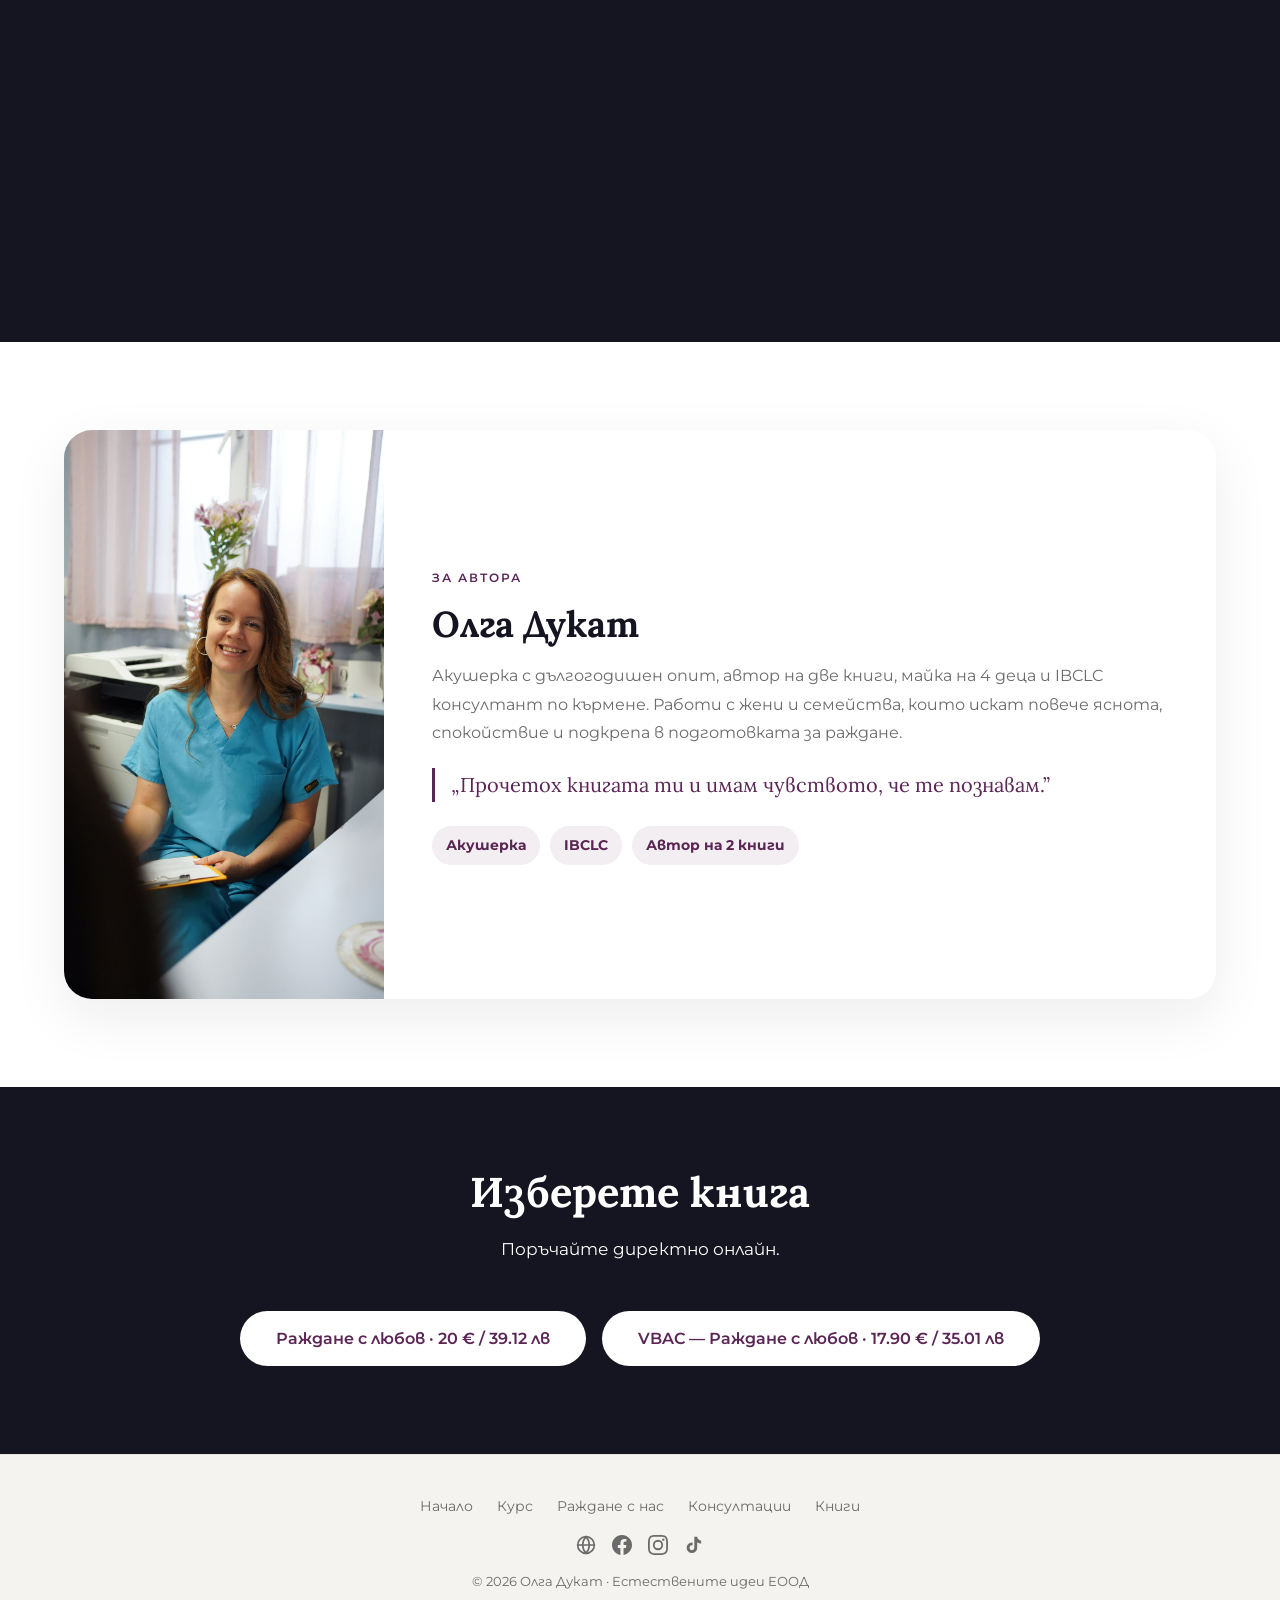
==== commit 3e5ec1c1: "Wire subpages to Pages CMS data" ====
--- a/knigi.html
+++ b/knigi.html
@@ -62,7 +62,7 @@
           <span class="badge">КНИГА</span>
           <h2>Раждане с любов</h2>
           <p class="book-feature__meta">Олга Дукат · 5-ти тираж, 2025</p>
-          <blockquote>„Тази книга е моята ода за раждането! То е било и винаги ще бъде изключително интимен момент на дълбока физическа и духовна трансформация в живота на всяка жена."</blockquote>
+          <blockquote>„Тази книга е моята ода за раждането! То е било и винаги ще бъде изключително интимен момент на дълбока физическа и духовна трансформация в живота на всяка жена.”</blockquote>
           <p>Книгата съдържа медицинска информация и богат личен опит — идеален спътник на курса или първа стъпка към вашата подготовка.</p>
           <div class="book-feature__price">20 € / 39.12 лв</div>
           <a href="https://buy.stripe.com/bJebJ01ET06jfIG3J22ZO02" class="btn btn--primary" target="_blank">Купи книгата</a>
@@ -74,7 +74,7 @@
   <section class="book-inside-block book-inside-block--yellow">
     <div class="container text-center">
       <span class="badge" data-animate="fade-up">СЪДЪРЖАНИЕ</span>
-      <h2 class="section-title" data-animate="fade-up">Какво ще намерите в книгата „Раждане с любов"</h2>
+      <h2 class="section-title" data-animate="fade-up">Какво ще намерите в книгата „Раждане с любов&quot;</h2>
       <ul class="book-inside-list" data-stagger>
         <li data-animate="fade-up"><span>✅</span> Реални очаквания за процеса на раждането</li>
         <li data-animate="fade-up"><span>✅</span> Средства и методи, с които да си помогнете</li>
@@ -105,7 +105,7 @@
   <section class="book-inside-block book-inside-block--dark">
     <div class="container text-center">
       <span class="badge badge--light" data-animate="fade-up">СЪДЪРЖАНИЕ</span>
-      <h2 class="section-title" data-animate="fade-up">Какво ще намерите в книгата „VBAC — Раждане с любов"</h2>
+      <h2 class="section-title" data-animate="fade-up">Какво ще намерите в книгата „VBAC — Раждане с любов&quot;</h2>
       <ul class="book-inside-list book-inside-list--dark" data-stagger>
         <li data-animate="fade-up"><span>✅</span> Актуална научна информация за VBAC</li>
         <li data-animate="fade-up"><span>✅</span> Развенчани митове за раждане след секцио</li>
@@ -125,7 +125,7 @@
           <span class="badge">ЗА АВТОРА</span>
           <h2>Олга Дукат</h2>
           <p>Акушерка с дългогодишен опит, автор на две книги, майка на 4 деца и IBCLC консултант по кърмене. Работи с жени и семейства, които искат повече яснота, спокойствие и подкрепа в подготовката за раждане.</p>
-          <blockquote class="books-author__quote">„Прочетох книгата ти и имам чувството, че те познавам."</blockquote>
+          <blockquote class="books-author__quote">„Прочетох книгата ти и имам чувството, че те познавам.”</blockquote>
           <div class="books-author__tags">
             <span>Акушерка</span>
             <span>IBCLC</span>
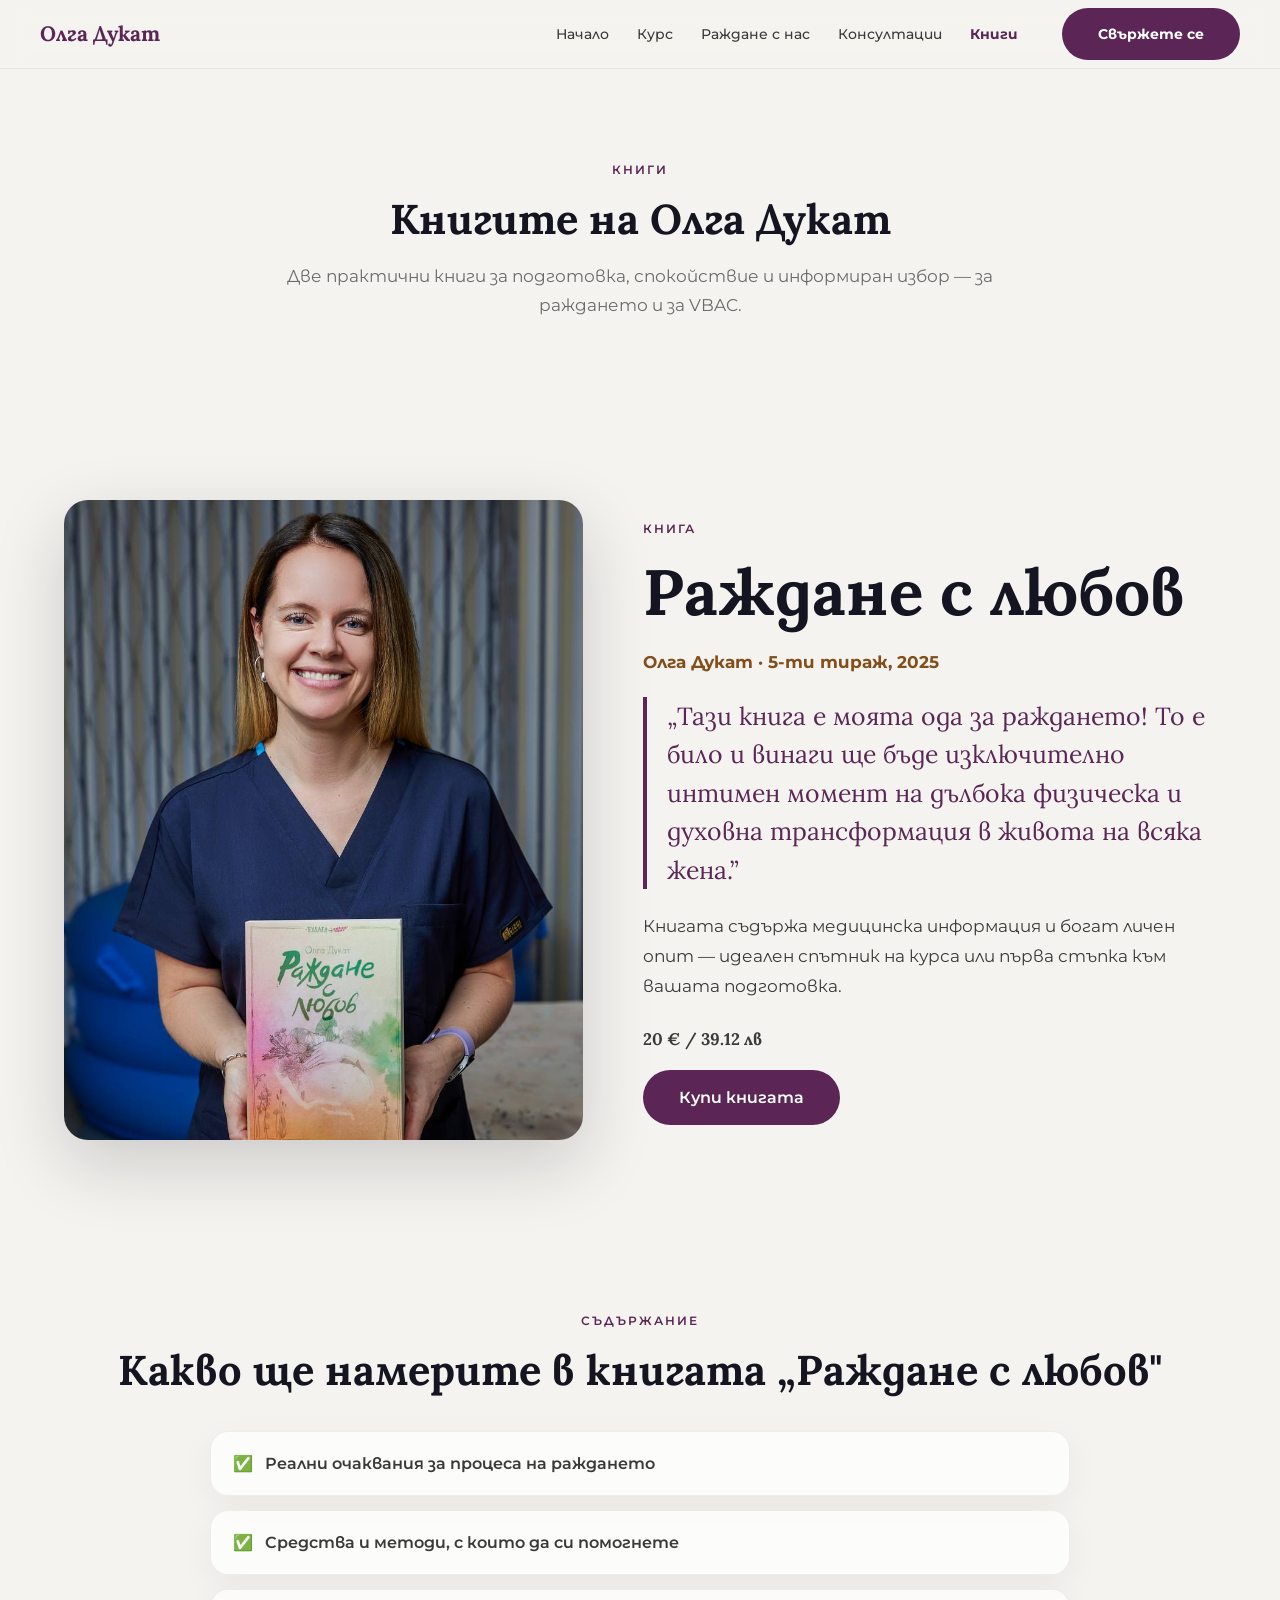
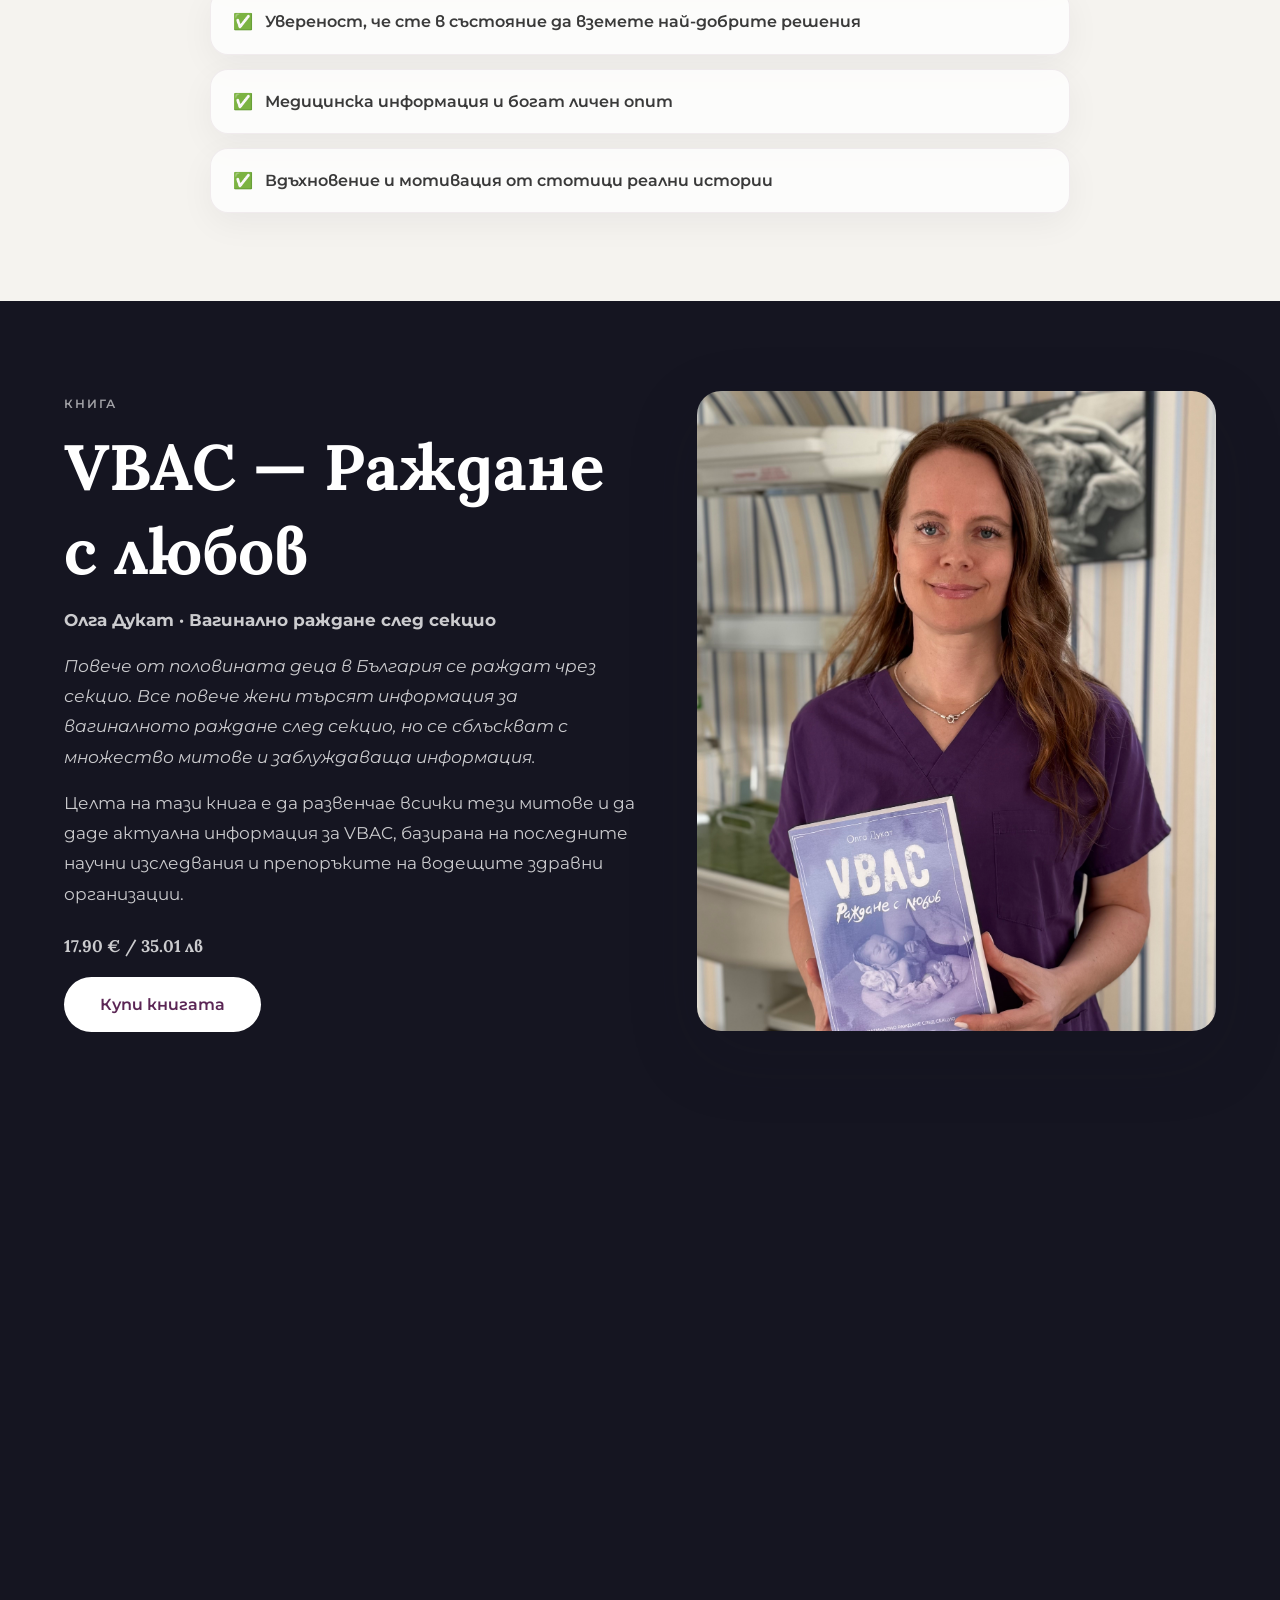
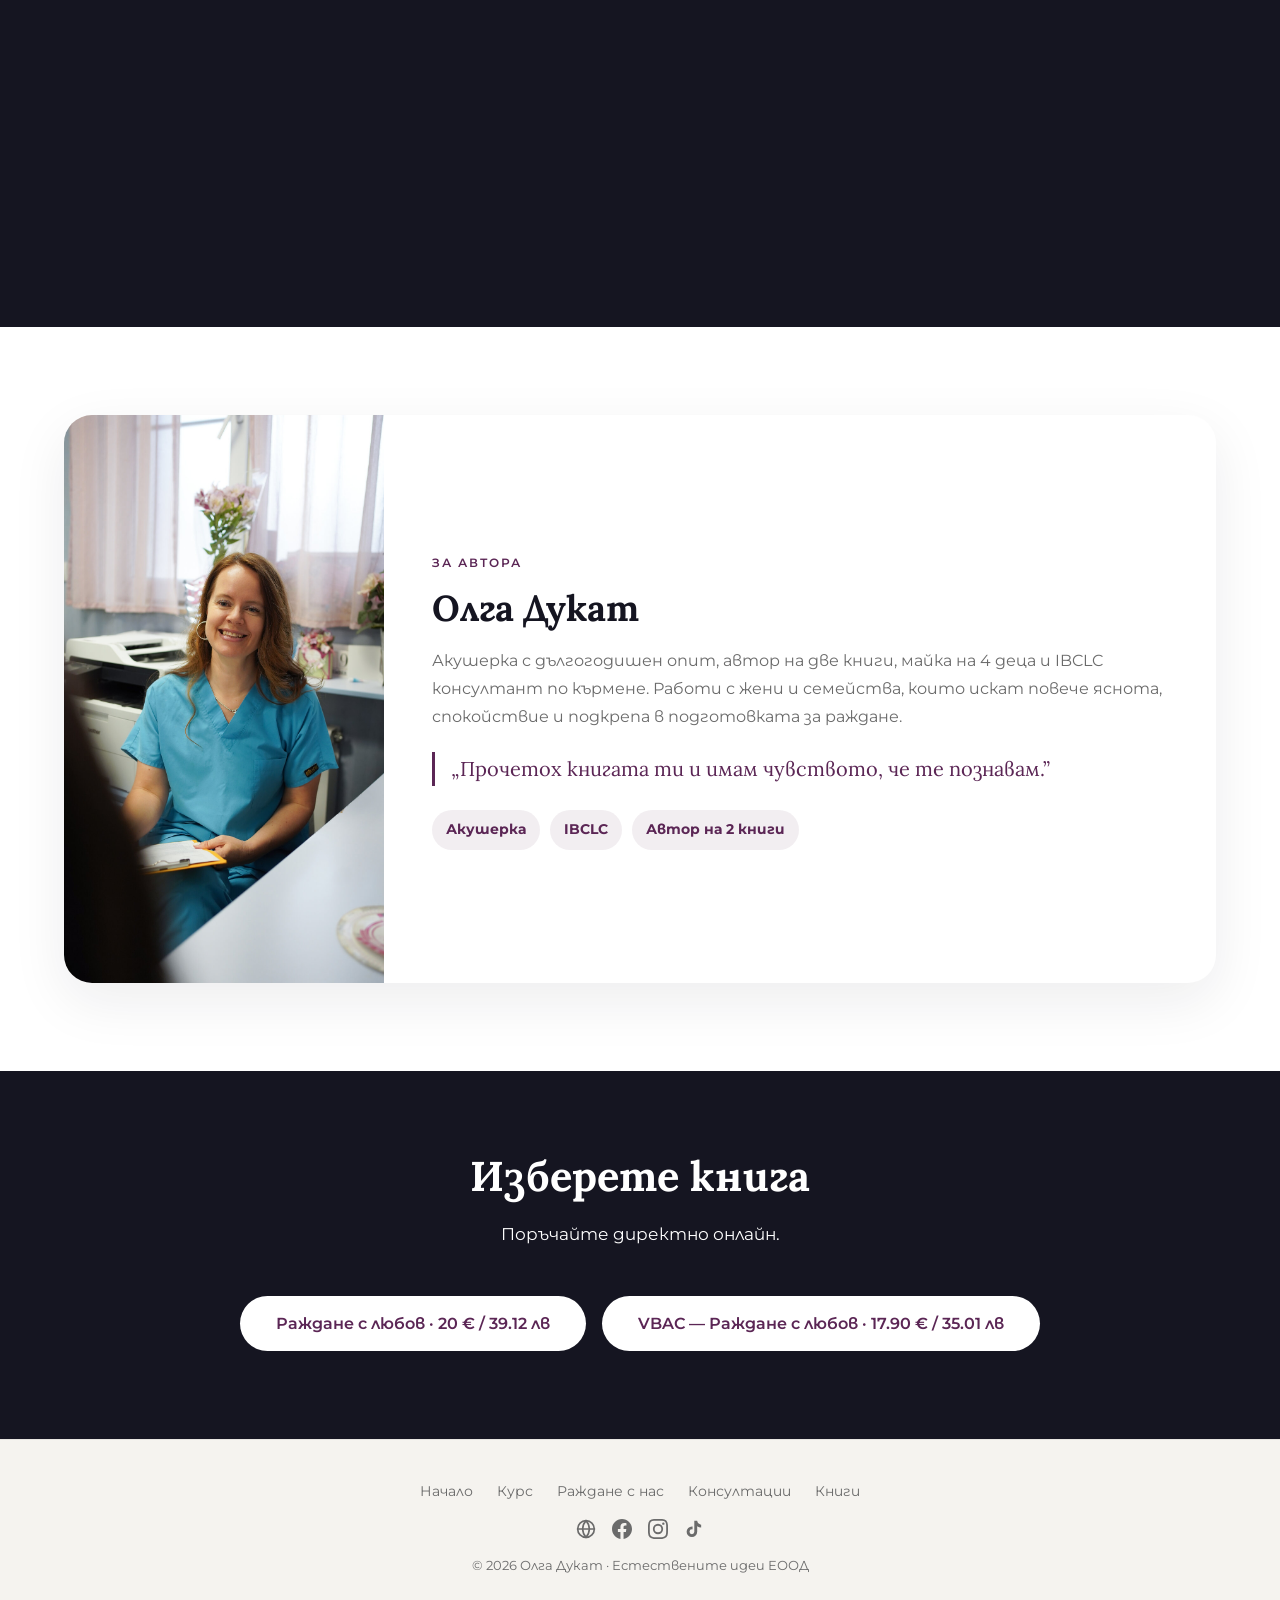
==== commit a404e94c: "Simplify Pages CMS text editing" ====
--- a/knigi.html
+++ b/knigi.html
@@ -50,7 +50,7 @@
     <div class="container text-center">
       <span class="badge" data-animate="fade-up">КНИГИ</span>
       <h1 class="section-title" data-animate="fade-up">Книгите на Олга Дукат</h1>
-      <p class="page-intro" data-animate="fade-up">Две практични книги за подготовка, спокойствие и информиран избор — за раждането и за VBAC.</p>
+      <div class="page-intro" data-animate="fade-up">Две практични книги за подготовка, спокойствие и информиран избор — за раждането и за VBAC.</div>
     </div>
   </section>
 
@@ -63,7 +63,7 @@
           <h2>Раждане с любов</h2>
           <p class="book-feature__meta">Олга Дукат · 5-ти тираж, 2025</p>
           <blockquote>„Тази книга е моята ода за раждането! То е било и винаги ще бъде изключително интимен момент на дълбока физическа и духовна трансформация в живота на всяка жена.”</blockquote>
-          <p>Книгата съдържа медицинска информация и богат личен опит — идеален спътник на курса или първа стъпка към вашата подготовка.</p>
+          <div>Книгата съдържа медицинска информация и богат личен опит — идеален спътник на курса или първа стъпка към вашата подготовка.</div>
           <div class="book-feature__price">20 € / 39.12 лв</div>
           <a href="https://buy.stripe.com/bJebJ01ET06jfIG3J22ZO02" class="btn btn--primary" target="_blank">Купи книгата</a>
         </div>
@@ -92,8 +92,8 @@
           <span class="badge badge--light">КНИГА</span>
           <h2>VBAC — Раждане с любов</h2>
           <p class="book-feature__meta">Олга Дукат · Вагинално раждане след секцио</p>
-          <p class="book-feature__lead">Повече от половината деца в България се раждат чрез секцио. Все повече жени търсят информация за вагиналното раждане след секцио, но се сблъскват с множество митове и заблуждаваща информация.</p>
-          <p>Целта на тази книга е да развенчае всички тези митове и да даде актуална информация за VBAC, базирана на последните научни изследвания и препоръките на водещите здравни организации.</p>
+          <div class="book-feature__lead">Повече от половината деца в България се раждат чрез секцио. Все повече жени търсят информация за вагиналното раждане след секцио, но се сблъскват с множество митове и заблуждаваща информация.</div>
+          <div>Целта на тази книга е да развенчае всички тези митове и да даде актуална информация за VBAC, базирана на последните научни изследвания и препоръките на водещите здравни организации.</div>
           <div class="book-feature__price">17.90 € / 35.01 лв</div>
           <a href="https://buy.stripe.com/fZu5kC83haKXeECfrK2ZO01" class="btn btn--white" target="_blank">Купи книгата</a>
         </div>
@@ -124,7 +124,7 @@
         <div class="books-author__content">
           <span class="badge">ЗА АВТОРА</span>
           <h2>Олга Дукат</h2>
-          <p>Акушерка с дългогодишен опит, автор на две книги, майка на 4 деца и IBCLC консултант по кърмене. Работи с жени и семейства, които искат повече яснота, спокойствие и подкрепа в подготовката за раждане.</p>
+          <div>Акушерка с дългогодишен опит, автор на две книги, майка на 4 деца и IBCLC консултант по кърмене. Работи с жени и семейства, които искат повече яснота, спокойствие и подкрепа в подготовката за раждане.</div>
           <blockquote class="books-author__quote">„Прочетох книгата ти и имам чувството, че те познавам.”</blockquote>
           <div class="books-author__tags">
             <span>Акушерка</span>
@@ -139,7 +139,7 @@
   <section class="books-buy-cta" data-animate="zoom-in">
     <div class="container text-center">
       <h2 class="section-title">Изберете книга</h2>
-      <p class="section-subtitle">Поръчайте директно онлайн.</p>
+      <div class="section-subtitle">Поръчайте директно онлайн.</div>
       <div class="books-buy-cta__buttons">
         <a href="https://buy.stripe.com/bJebJ01ET06jfIG3J22ZO02" class="btn btn--white" target="_blank">Раждане с любов · 20 € / 39.12 лв</a>
         <a href="https://buy.stripe.com/fZu5kC83haKXeECfrK2ZO01" class="btn btn--white" target="_blank">VBAC — Раждане с любов · 17.90 € / 35.01 лв</a>
--- a/styles.css
+++ b/styles.css
@@ -242,7 +242,8 @@
 .for-whom__card:hover { transform: translateY(-4px); }
 .for-whom__card-icon { margin-bottom: 16px; color: var(--accent); }
 .for-whom__card h3 { font-size: 1.1rem; margin-bottom: 8px; }
-.for-whom__card p { font-size: 0.9rem; color: var(--text-light); }
+.for-whom__card p,
+.for-whom__card div:not(.for-whom__card-icon) { font-size: 0.9rem; color: var(--text-light); }
 
 /* ====== ABOUT ====== */
 .about {
@@ -932,7 +933,8 @@
 .books-author__photo { width: 100%; height: 100%; min-height: 360px; object-fit: cover; object-position: center 28%; }
 .books-author__content { padding: 48px; align-self: center; }
 .books-author__content h2 { font-size: clamp(1.7rem, 3vw, 2.25rem); margin-bottom: 14px; }
-.books-author__content p { color: var(--text-light); font-size: 1.03rem; }
+.books-author__content p,
+.books-author__content > div:not(.books-author__tags) { color: var(--text-light); font-size: 1.03rem; }
 .books-author__tags { display: flex; flex-wrap: wrap; gap: 10px; margin-top: 24px; }
 .books-author__tags span { padding: 8px 14px; border-radius: 999px; background: rgba(91,38,85,.08); color: var(--purple); font-weight: 700; font-size: .88rem; }
 .books-cta { padding: 70px 0 86px; background: rgba(255,255,255,.45); border-top: 1px solid rgba(91,38,85,.08); }
@@ -1017,7 +1019,8 @@
   box-shadow: 0 24px 70px rgba(21,21,33,.18);
 }
 .book-feature__content h2 { font-size: clamp(2.15rem, 5vw, 4rem); margin-bottom: 12px; }
-.book-feature__content p { font-size: 1.05rem; line-height: 1.8; color: var(--text); margin-bottom: 16px; }
+.book-feature__content p,
+.book-feature__content > div { font-size: 1.05rem; line-height: 1.8; color: var(--text); margin-bottom: 16px; }
 .book-feature__content blockquote {
   font-family: 'Lora', serif;
   font-size: clamp(1.2rem, 2.4vw, 1.55rem);
@@ -1033,6 +1036,7 @@
 .book-feature--dark .book-feature__content h2,
 .book-feature--dark .section-title { color: #fff; }
 .book-feature--dark .book-feature__content p,
+.book-feature--dark .book-feature__content > div,
 .book-feature--dark .book-feature__meta { color: rgba(255,255,255,.78) !important; }
 .book-feature--dark .book-feature__price { color: #fff; }
 .book-inside-block { padding: 78px 0 88px; }
